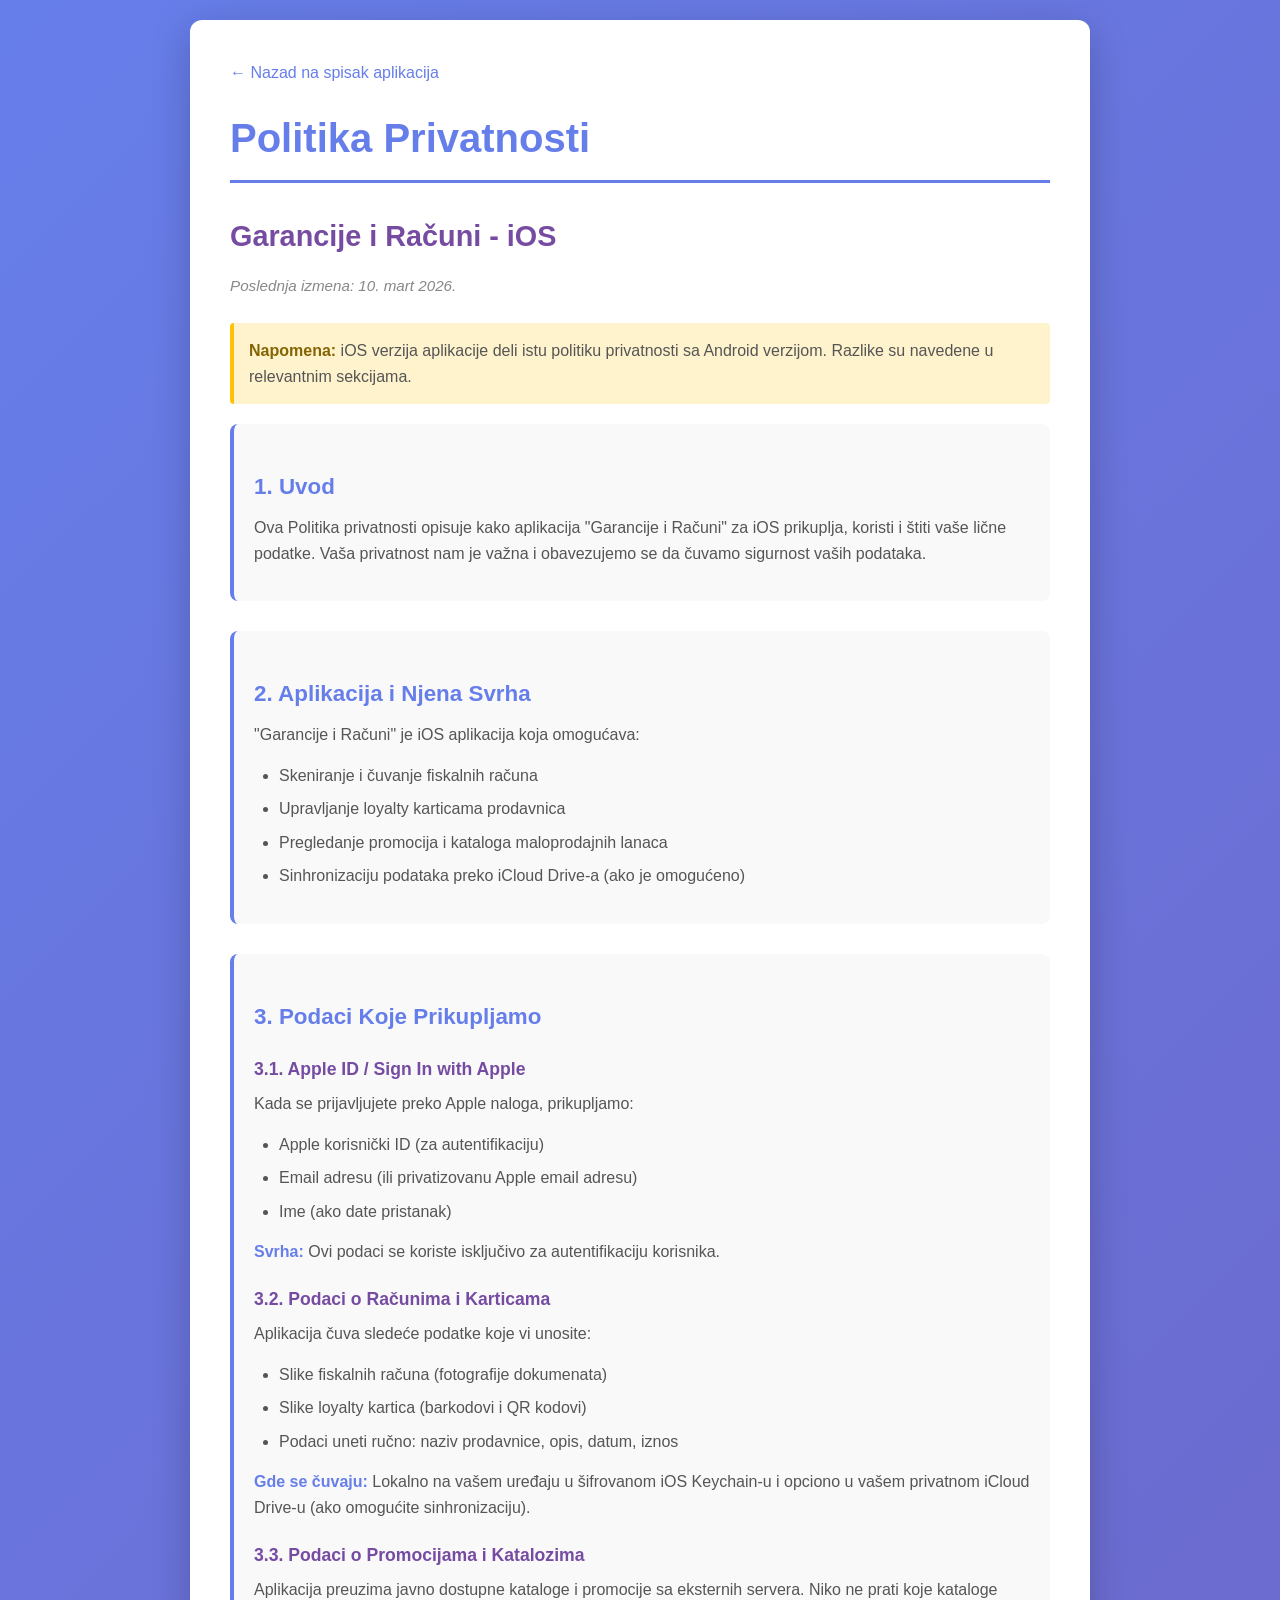
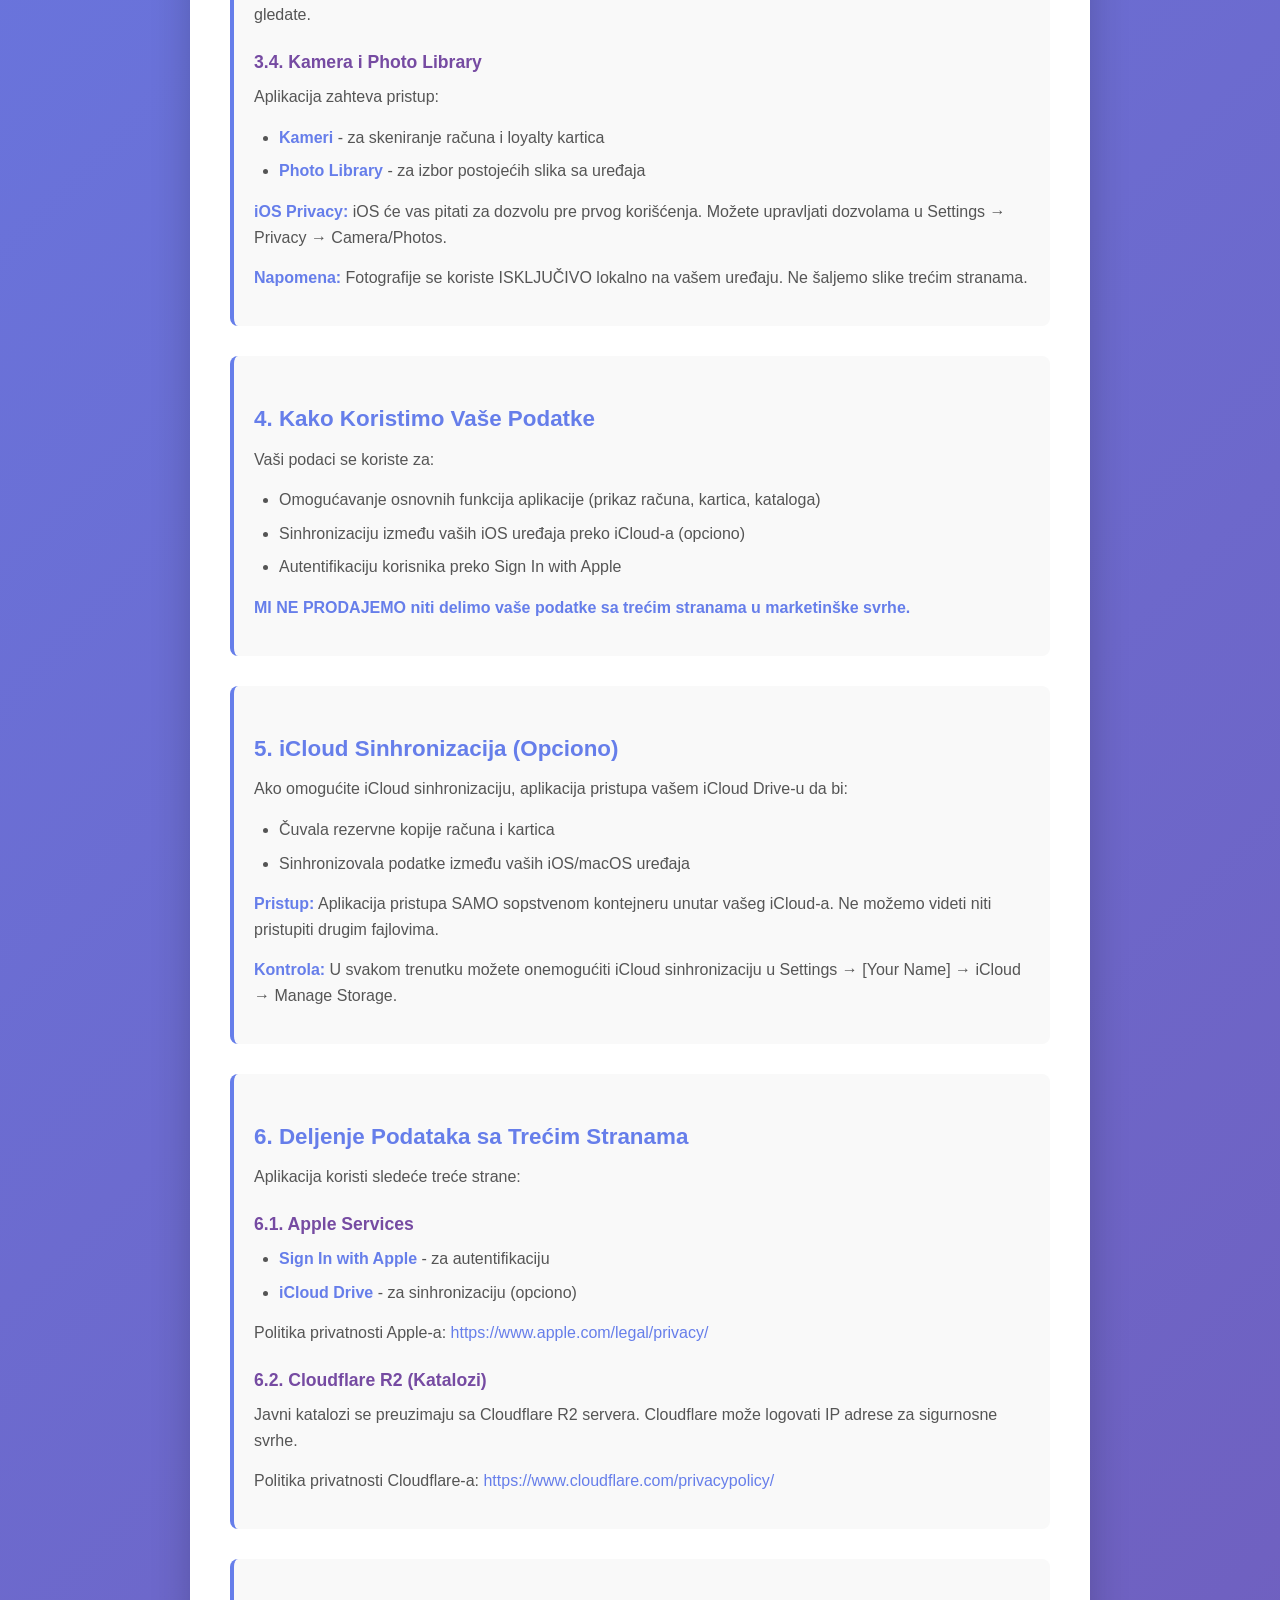
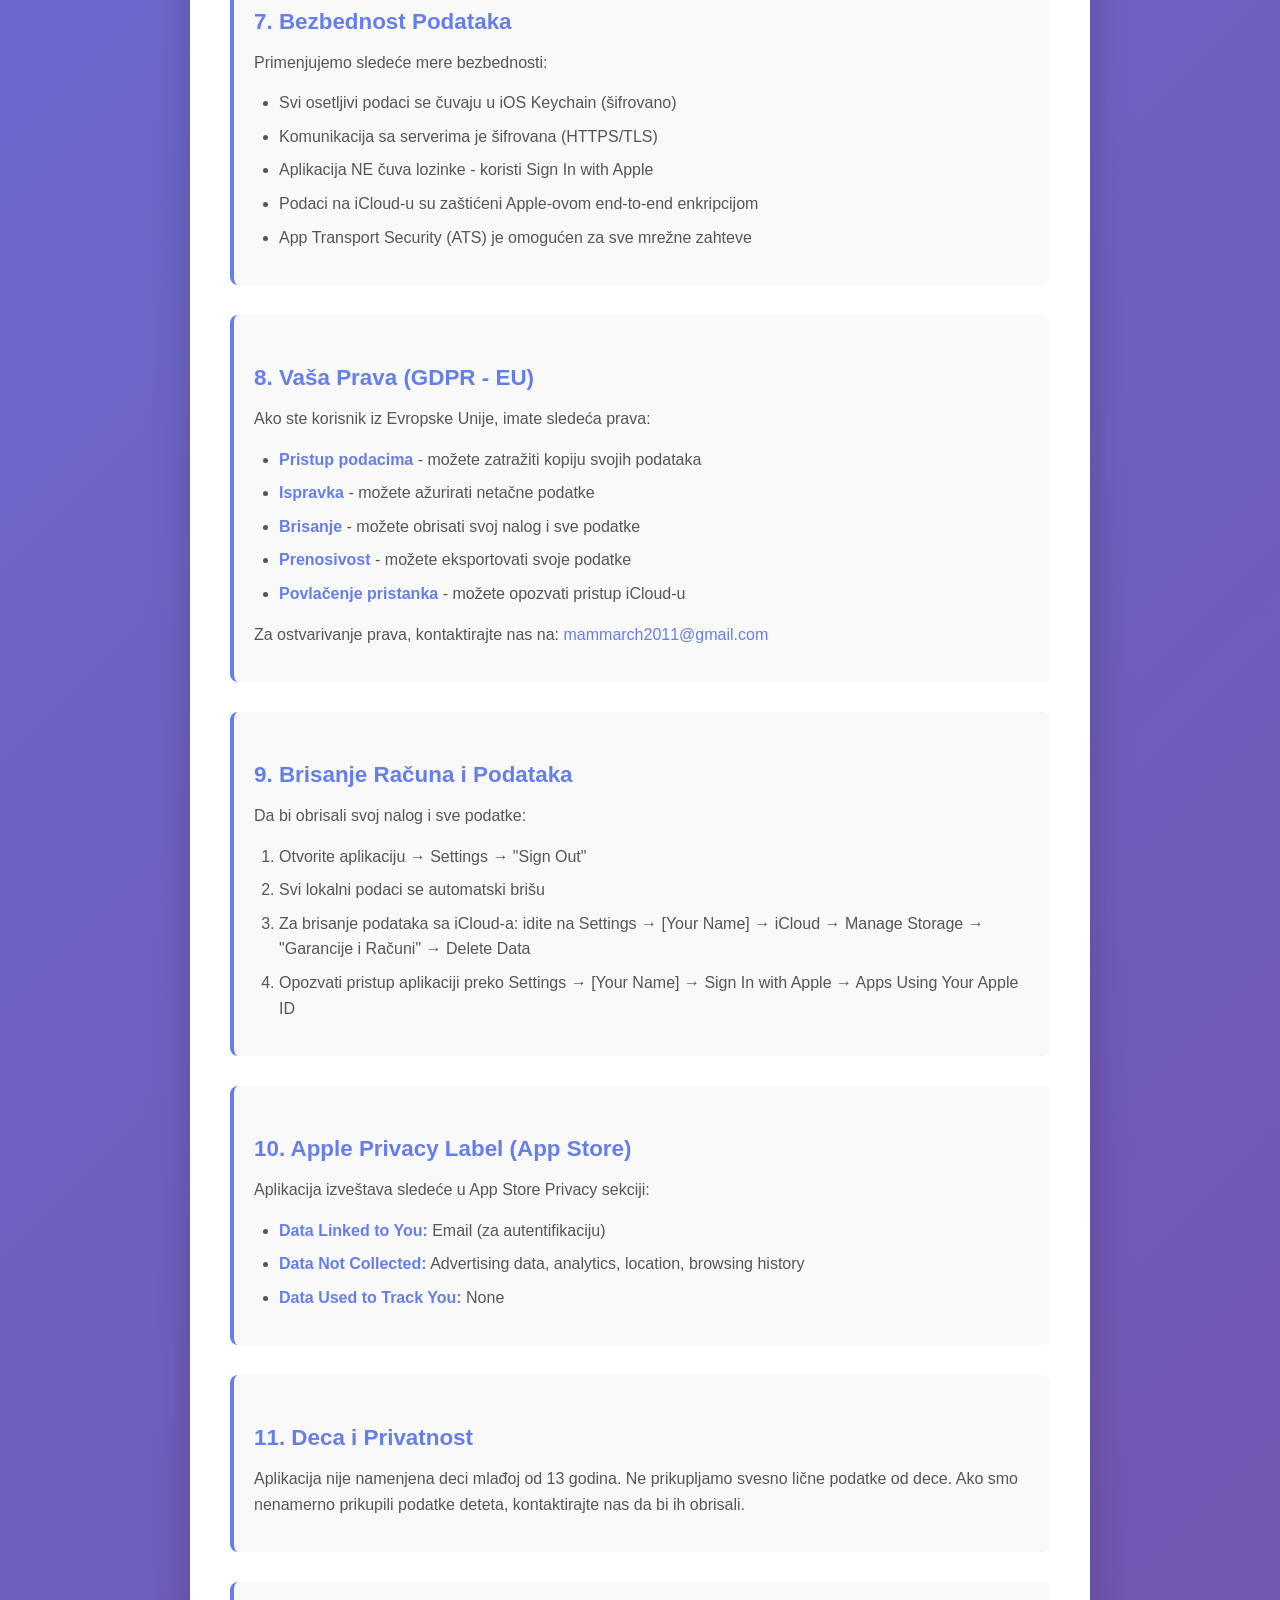
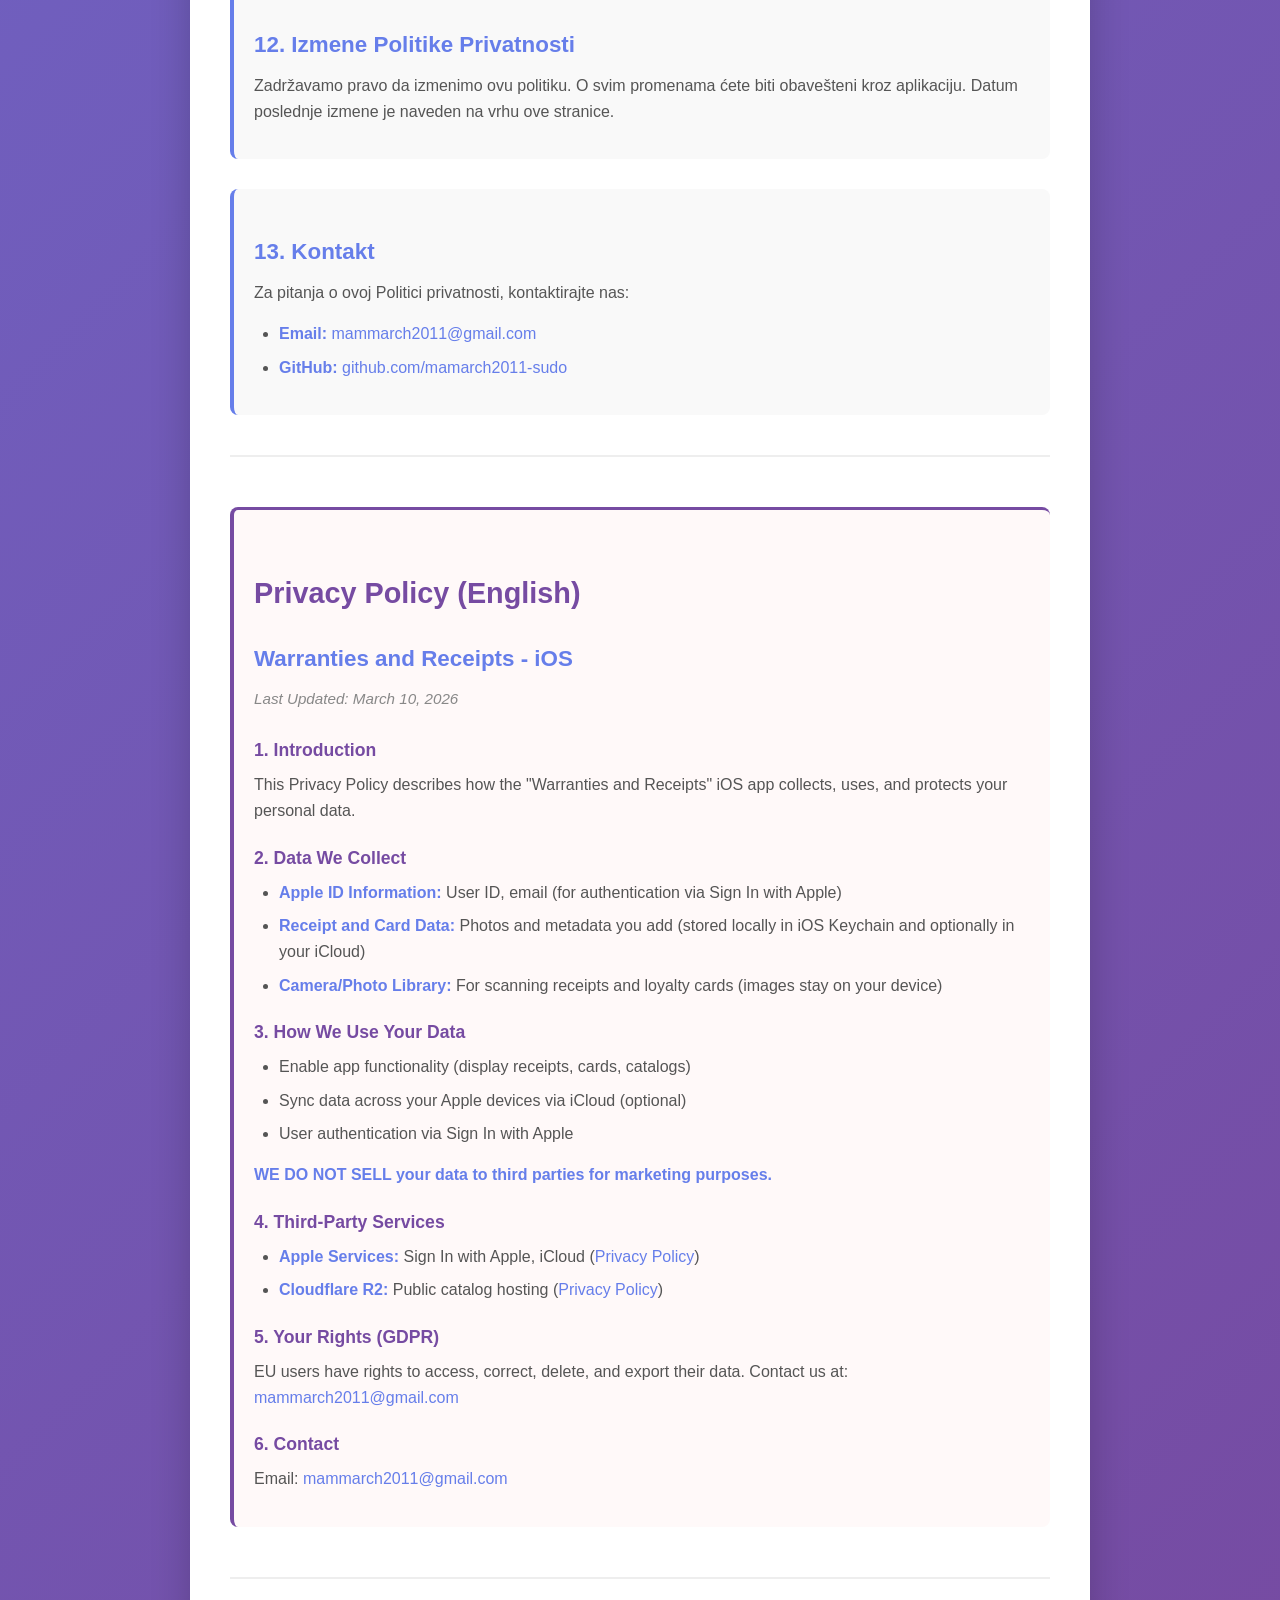
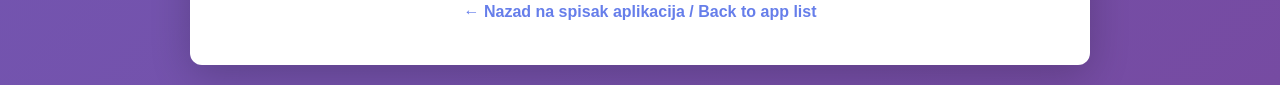
==== garancije-racuni-ios.html @ ae451328 "Inicijalna verzija Privacy Policies - Landing page sa listom aplikacija - Privacy Policy za Garancij" ====
<!DOCTYPE html>
<html lang="sr">
<head>
    <meta charset="UTF-8">
    <meta name="viewport" content="width=device-width, initial-scale=1.0">
    <title>Politika Privatnosti - Garancije i Računi (iOS)</title>
    <link rel="stylesheet" href="style.css">
</head>
<body>
    <div class="container">
        <a href="index.html" class="back-link">← Nazad na spisak aplikacija</a>
        
        <h1>Politika Privatnosti</h1>
        <h2>Garancije i Računi - iOS</h2>
        
        <p class="last-updated">Poslednja izmena: 10. mart 2026.</p>
        
        <p class="note"><strong>Napomena:</strong> iOS verzija aplikacije deli istu politiku privatnosti sa Android verzijom. Razlike su navedene u relevantnim sekcijama.</p>
        
        <section>
            <h3>1. Uvod</h3>
            <p>Ova Politika privatnosti opisuje kako aplikacija "Garancije i Računi" za iOS prikuplja, koristi i štiti vaše lične podatke. Vaša privatnost nam je važna i obavezujemo se da čuvamo sigurnost vaših podataka.</p>
        </section>
        
        <section>
            <h3>2. Aplikacija i Njena Svrha</h3>
            <p>"Garancije i Računi" je iOS aplikacija koja omogućava:</p>
            <ul>
                <li>Skeniranje i čuvanje fiskalnih računa</li>
                <li>Upravljanje loyalty karticama prodavnica</li>
                <li>Pregledanje promocija i kataloga maloprodajnih lanaca</li>
                <li>Sinhronizaciju podataka preko iCloud Drive-a (ako je omogućeno)</li>
            </ul>
        </section>
        
        <section>
            <h3>3. Podaci Koje Prikupljamo</h3>
            
            <h4>3.1. Apple ID / Sign In with Apple</h4>
            <p>Kada se prijavljujete preko Apple naloga, prikupljamo:</p>
            <ul>
                <li>Apple korisnički ID (za autentifikaciju)</li>
                <li>Email adresu (ili privatizovanu Apple email adresu)</li>
                <li>Ime (ako date pristanak)</li>
            </ul>
            <p><strong>Svrha:</strong> Ovi podaci se koriste isključivo za autentifikaciju korisnika.</p>
            
            <h4>3.2. Podaci o Računima i Karticama</h4>
            <p>Aplikacija čuva sledeće podatke koje vi unosite:</p>
            <ul>
                <li>Slike fiskalnih računa (fotografije dokumenata)</li>
                <li>Slike loyalty kartica (barkodovi i QR kodovi)</li>
                <li>Podaci uneti ručno: naziv prodavnice, opis, datum, iznos</li>
            </ul>
            <p><strong>Gde se čuvaju:</strong> Lokalno na vašem uređaju u šifrovanom iOS Keychain-u i opciono u vašem privatnom iCloud Drive-u (ako omogućite sinhronizaciju).</p>
            
            <h4>3.3. Podaci o Promocijama i Katalozima</h4>
            <p>Aplikacija preuzima javno dostupne kataloge i promocije sa eksternih servera. Niko ne prati koje kataloge gledate.</p>
            
            <h4>3.4. Kamera i Photo Library</h4>
            <p>Aplikacija zahteva pristup:</p>
            <ul>
                <li><strong>Kameri</strong> - za skeniranje računa i loyalty kartica</li>
                <li><strong>Photo Library</strong> - za izbor postojećih slika sa uređaja</li>
            </ul>
            <p><strong>iOS Privacy:</strong> iOS će vas pitati za dozvolu pre prvog korišćenja. Možete upravljati dozvolama u Settings → Privacy → Camera/Photos.</p>
            <p><strong>Napomena:</strong> Fotografije se koriste ISKLJUČIVO lokalno na vašem uređaju. Ne šaljemo slike trećim stranama.</p>
        </section>
        
        <section>
            <h3>4. Kako Koristimo Vaše Podatke</h3>
            <p>Vaši podaci se koriste za:</p>
            <ul>
                <li>Omogućavanje osnovnih funkcija aplikacije (prikaz računa, kartica, kataloga)</li>
                <li>Sinhronizaciju između vaših iOS uređaja preko iCloud-a (opciono)</li>
                <li>Autentifikaciju korisnika preko Sign In with Apple</li>
            </ul>
            <p><strong>MI NE PRODAJEMO niti delimo vaše podatke sa trećim stranama u marketinške svrhe.</strong></p>
        </section>
        
        <section>
            <h3>5. iCloud Sinhronizacija (Opciono)</h3>
            <p>Ako omogućite iCloud sinhronizaciju, aplikacija pristupa vašem iCloud Drive-u da bi:</p>
            <ul>
                <li>Čuvala rezervne kopije računa i kartica</li>
                <li>Sinhronizovala podatke između vaših iOS/macOS uređaja</li>
            </ul>
            <p><strong>Pristup:</strong> Aplikacija pristupa SAMO sopstvenom kontejneru unutar vašeg iCloud-a. Ne možemo videti niti pristupiti drugim fajlovima.</p>
            <p><strong>Kontrola:</strong> U svakom trenutku možete onemogućiti iCloud sinhronizaciju u Settings → [Your Name] → iCloud → Manage Storage.</p>
        </section>
        
        <section>
            <h3>6. Deljenje Podataka sa Trećim Stranama</h3>
            <p>Aplikacija koristi sledeće treće strane:</p>
            
            <h4>6.1. Apple Services</h4>
            <ul>
                <li><strong>Sign In with Apple</strong> - za autentifikaciju</li>
                <li><strong>iCloud Drive</strong> - za sinhronizaciju (opciono)</li>
            </ul>
            <p>Politika privatnosti Apple-a: <a href="https://www.apple.com/legal/privacy/" target="_blank">https://www.apple.com/legal/privacy/</a></p>
            
            <h4>6.2. Cloudflare R2 (Katalozi)</h4>
            <p>Javni katalozi se preuzimaju sa Cloudflare R2 servera. Cloudflare može logovati IP adrese za sigurnosne svrhe.</p>
            <p>Politika privatnosti Cloudflare-a: <a href="https://www.cloudflare.com/privacypolicy/" target="_blank">https://www.cloudflare.com/privacypolicy/</a></p>
        </section>
        
        <section>
            <h3>7. Bezbednost Podataka</h3>
            <p>Primenjujemo sledeće mere bezbednosti:</p>
            <ul>
                <li>Svi osetljivi podaci se čuvaju u iOS Keychain (šifrovano)</li>
                <li>Komunikacija sa serverima je šifrovana (HTTPS/TLS)</li>
                <li>Aplikacija NE čuva lozinke - koristi Sign In with Apple</li>
                <li>Podaci na iCloud-u su zaštićeni Apple-ovom end-to-end enkripcijom</li>
                <li>App Transport Security (ATS) je omogućen za sve mrežne zahteve</li>
            </ul>
        </section>
        
        <section>
            <h3>8. Vaša Prava (GDPR - EU)</h3>
            <p>Ako ste korisnik iz Evropske Unije, imate sledeća prava:</p>
            <ul>
                <li><strong>Pristup podacima</strong> - možete zatražiti kopiju svojih podataka</li>
                <li><strong>Ispravka</strong> - možete ažurirati netačne podatke</li>
                <li><strong>Brisanje</strong> - možete obrisati svoj nalog i sve podatke</li>
                <li><strong>Prenosivost</strong> - možete eksportovati svoje podatke</li>
                <li><strong>Povlačenje pristanka</strong> - možete opozvati pristup iCloud-u</li>
            </ul>
            <p>Za ostvarivanje prava, kontaktirajte nas na: <a href="mailto:mammarch2011@gmail.com">mammarch2011@gmail.com</a></p>
        </section>
        
        <section>
            <h3>9. Brisanje Računa i Podataka</h3>
            <p>Da bi obrisali svoj nalog i sve podatke:</p>
            <ol>
                <li>Otvorite aplikaciju → Settings → "Sign Out"</li>
                <li>Svi lokalni podaci se automatski brišu</li>
                <li>Za brisanje podataka sa iCloud-a: idite na Settings → [Your Name] → iCloud → Manage Storage → "Garancije i Računi" → Delete Data</li>
                <li>Opozvati pristup aplikaciji preko Settings → [Your Name] → Sign In with Apple → Apps Using Your Apple ID</li>
            </ol>
        </section>
        
        <section>
            <h3>10. Apple Privacy Label (App Store)</h3>
            <p>Aplikacija izveštava sledeće u App Store Privacy sekciji:</p>
            <ul>
                <li><strong>Data Linked to You:</strong> Email (za autentifikaciju)</li>
                <li><strong>Data Not Collected:</strong> Advertising data, analytics, location, browsing history</li>
                <li><strong>Data Used to Track You:</strong> None</li>
            </ul>
        </section>
        
        <section>
            <h3>11. Deca i Privatnost</h3>
            <p>Aplikacija nije namenjena deci mlađoj od 13 godina. Ne prikupljamo svesno lične podatke od dece. Ako smo nenamerno prikupili podatke deteta, kontaktirajte nas da bi ih obrisali.</p>
        </section>
        
        <section>
            <h3>12. Izmene Politike Privatnosti</h3>
            <p>Zadržavamo pravo da izmenimo ovu politiku. O svim promenama ćete biti obavešteni kroz aplikaciju. Datum poslednje izmene je naveden na vrhu ove stranice.</p>
        </section>
        
        <section>
            <h3>13. Kontakt</h3>
            <p>Za pitanja o ovoj Politici privatnosti, kontaktirajte nas:</p>
            <ul>
                <li><strong>Email:</strong> <a href="mailto:mammarch2011@gmail.com">mammarch2011@gmail.com</a></li>
                <li><strong>GitHub:</strong> <a href="https://github.com/mamarch2011-sudo" target="_blank">github.com/mamarch2011-sudo</a></li>
            </ul>
        </section>
        
        <hr>
        
        <section class="english-section">
            <h2>Privacy Policy (English)</h2>
            <h3>Warranties and Receipts - iOS</h3>
            
            <p class="last-updated">Last Updated: March 10, 2026</p>
            
            <h4>1. Introduction</h4>
            <p>This Privacy Policy describes how the "Warranties and Receipts" iOS app collects, uses, and protects your personal data.</p>
            
            <h4>2. Data We Collect</h4>
            <ul>
                <li><strong>Apple ID Information:</strong> User ID, email (for authentication via Sign In with Apple)</li>
                <li><strong>Receipt and Card Data:</strong> Photos and metadata you add (stored locally in iOS Keychain and optionally in your iCloud)</li>
                <li><strong>Camera/Photo Library:</strong> For scanning receipts and loyalty cards (images stay on your device)</li>
            </ul>
            
            <h4>3. How We Use Your Data</h4>
            <ul>
                <li>Enable app functionality (display receipts, cards, catalogs)</li>
                <li>Sync data across your Apple devices via iCloud (optional)</li>
                <li>User authentication via Sign In with Apple</li>
            </ul>
            <p><strong>WE DO NOT SELL your data to third parties for marketing purposes.</strong></p>
            
            <h4>4. Third-Party Services</h4>
            <ul>
                <li><strong>Apple Services:</strong> Sign In with Apple, iCloud (<a href="https://www.apple.com/legal/privacy/" target="_blank">Privacy Policy</a>)</li>
                <li><strong>Cloudflare R2:</strong> Public catalog hosting (<a href="https://www.cloudflare.com/privacypolicy/" target="_blank">Privacy Policy</a>)</li>
            </ul>
            
            <h4>5. Your Rights (GDPR)</h4>
            <p>EU users have rights to access, correct, delete, and export their data. Contact us at: <a href="mailto:mammarch2011@gmail.com">mammarch2011@gmail.com</a></p>
            
            <h4>6. Contact</h4>
            <p>Email: <a href="mailto:mammarch2011@gmail.com">mammarch2011@gmail.com</a></p>
        </section>
        
        <footer>
            <a href="index.html">← Nazad na spisak aplikacija / Back to app list</a>
        </footer>
    </div>
</body>
</html>
---- style.css ----
/* Reset and Base Styles */
* {
    margin: 0;
    padding: 0;
    box-sizing: border-box;
}

body {
    font-family: -apple-system, BlinkMacSystemFont, 'Segoe UI', Roboto, 'Helvetica Neue', Arial, sans-serif;
    line-height: 1.6;
    color: #333;
    background: linear-gradient(135deg, #667eea 0%, #764ba2 100%);
    min-height: 100vh;
    padding: 20px;
}

/* Container */
.container {
    max-width: 900px;
    margin: 0 auto;
    background: white;
    padding: 40px;
    border-radius: 12px;
    box-shadow: 0 10px 40px rgba(0, 0, 0, 0.2);
}

/* Typography */
h1 {
    color: #667eea;
    font-size: 2.5rem;
    margin-bottom: 10px;
    border-bottom: 3px solid #667eea;
    padding-bottom: 10px;
}

h2 {
    color: #764ba2;
    font-size: 1.8rem;
    margin-top: 30px;
    margin-bottom: 15px;
}

h3 {
    color: #667eea;
    font-size: 1.4rem;
    margin-top: 25px;
    margin-bottom: 10px;
}

h4 {
    color: #764ba2;
    font-size: 1.1rem;
    margin-top: 20px;
    margin-bottom: 8px;
}

p {
    margin-bottom: 15px;
    color: #555;
}

/* Links */
a {
    color: #667eea;
    text-decoration: none;
    transition: color 0.3s;
}

a:hover {
    color: #764ba2;
    text-decoration: underline;
}

.back-link {
    display: inline-block;
    margin-bottom: 20px;
    font-size: 1rem;
    color: #667eea;
}

.back-link:hover {
    color: #764ba2;
}

/* Subtitle */
.subtitle {
    font-size: 1.2rem;
    color: #666;
    margin-bottom: 30px;
}

/* Last Updated */
.last-updated {
    font-style: italic;
    color: #888;
    margin-bottom: 25px;
    font-size: 0.95rem;
}

/* Note Box */
.note {
    background: #fff3cd;
    border-left: 4px solid #ffc107;
    padding: 15px;
    margin: 20px 0;
    border-radius: 4px;
}

.note strong {
    color: #856404;
}

/* App List */
.app-list {
    display: grid;
    gap: 20px;
    margin-top: 30px;
}

.app-card {
    background: linear-gradient(135deg, #f5f7fa 0%, #c3cfe2 100%);
    padding: 30px;
    border-radius: 10px;
    box-shadow: 0 4px 15px rgba(0, 0, 0, 0.1);
    transition: transform 0.3s, box-shadow 0.3s;
}

.app-card:hover {
    transform: translateY(-5px);
    box-shadow: 0 8px 25px rgba(0, 0, 0, 0.15);
}

.app-card h2 {
    margin-top: 0;
    color: #667eea;
}

.app-card p {
    color: #555;
    margin-bottom: 20px;
}

.links {
    display: flex;
    gap: 15px;
    flex-wrap: wrap;
}

/* Buttons */
.button {
    display: inline-block;
    padding: 12px 24px;
    border-radius: 6px;
    font-weight: 600;
    text-decoration: none;
    transition: transform 0.2s, box-shadow 0.2s;
    text-align: center;
}

.button:hover {
    transform: translateY(-2px);
    box-shadow: 0 4px 12px rgba(0, 0, 0, 0.15);
    text-decoration: none;
}

.button.android {
    background: #3DDC84;
    color: white;
}

.button.android:hover {
    background: #2fc874;
}

.button.ios {
    background: #007AFF;
    color: white;
}

.button.ios:hover {
    background: #0066DD;
}

/* Sections */
section {
    margin-bottom: 30px;
    padding: 20px;
    background: #f9f9f9;
    border-radius: 8px;
    border-left: 4px solid #667eea;
}

section:hover {
    background: #f5f5f5;
}

/* Lists */
ul, ol {
    margin-left: 25px;
    margin-bottom: 15px;
}

ul li, ol li {
    margin-bottom: 8px;
    color: #555;
}

/* English Section */
.english-section {
    margin-top: 50px;
    padding-top: 30px;
    border-top: 3px solid #764ba2;
    background: #fff9f9;
    border-left: 4px solid #764ba2;
}

/* Footer */
footer {
    margin-top: 50px;
    padding-top: 20px;
    border-top: 2px solid #eee;
    text-align: center;
    color: #888;
}

footer a {
    color: #667eea;
    font-weight: 600;
}

/* Horizontal Rule */
hr {
    border: none;
    border-top: 2px solid #eee;
    margin: 40px 0;
}

/* Strong/Bold */
strong {
    color: #667eea;
    font-weight: 600;
}

/* Responsive Design */
@media (max-width: 768px) {
    body {
        padding: 10px;
    }
    
    .container {
        padding: 20px;
    }
    
    h1 {
        font-size: 2rem;
    }
    
    h2 {
        font-size: 1.5rem;
    }
    
    h3 {
        font-size: 1.2rem;
    }
    
    .links {
        flex-direction: column;
    }
    
    .button {
        width: 100%;
    }
}

/* Print Styles */
@media print {
    body {
        background: white;
        padding: 0;
    }
    
    .container {
        box-shadow: none;
        padding: 20px;
    }
    
    .back-link, footer {
        display: none;
    }
    
    section {
        break-inside: avoid;
    }
}
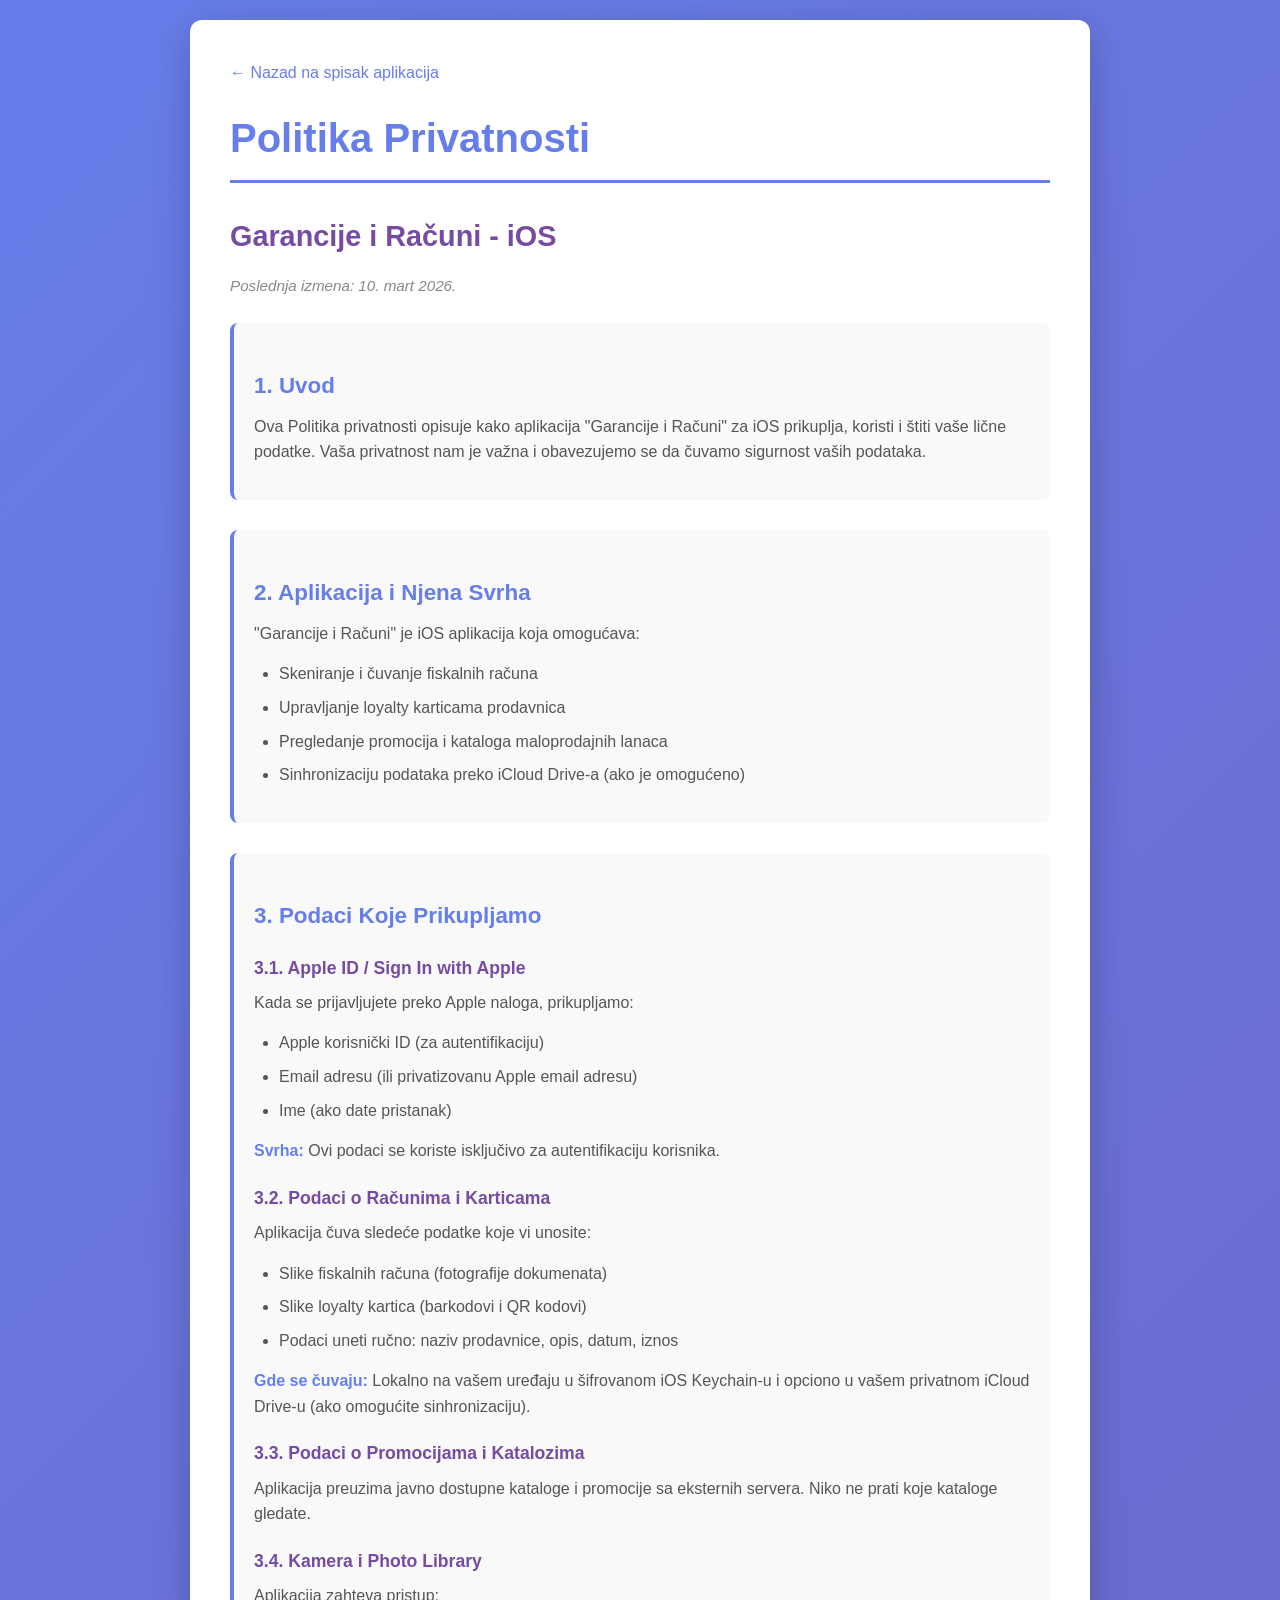
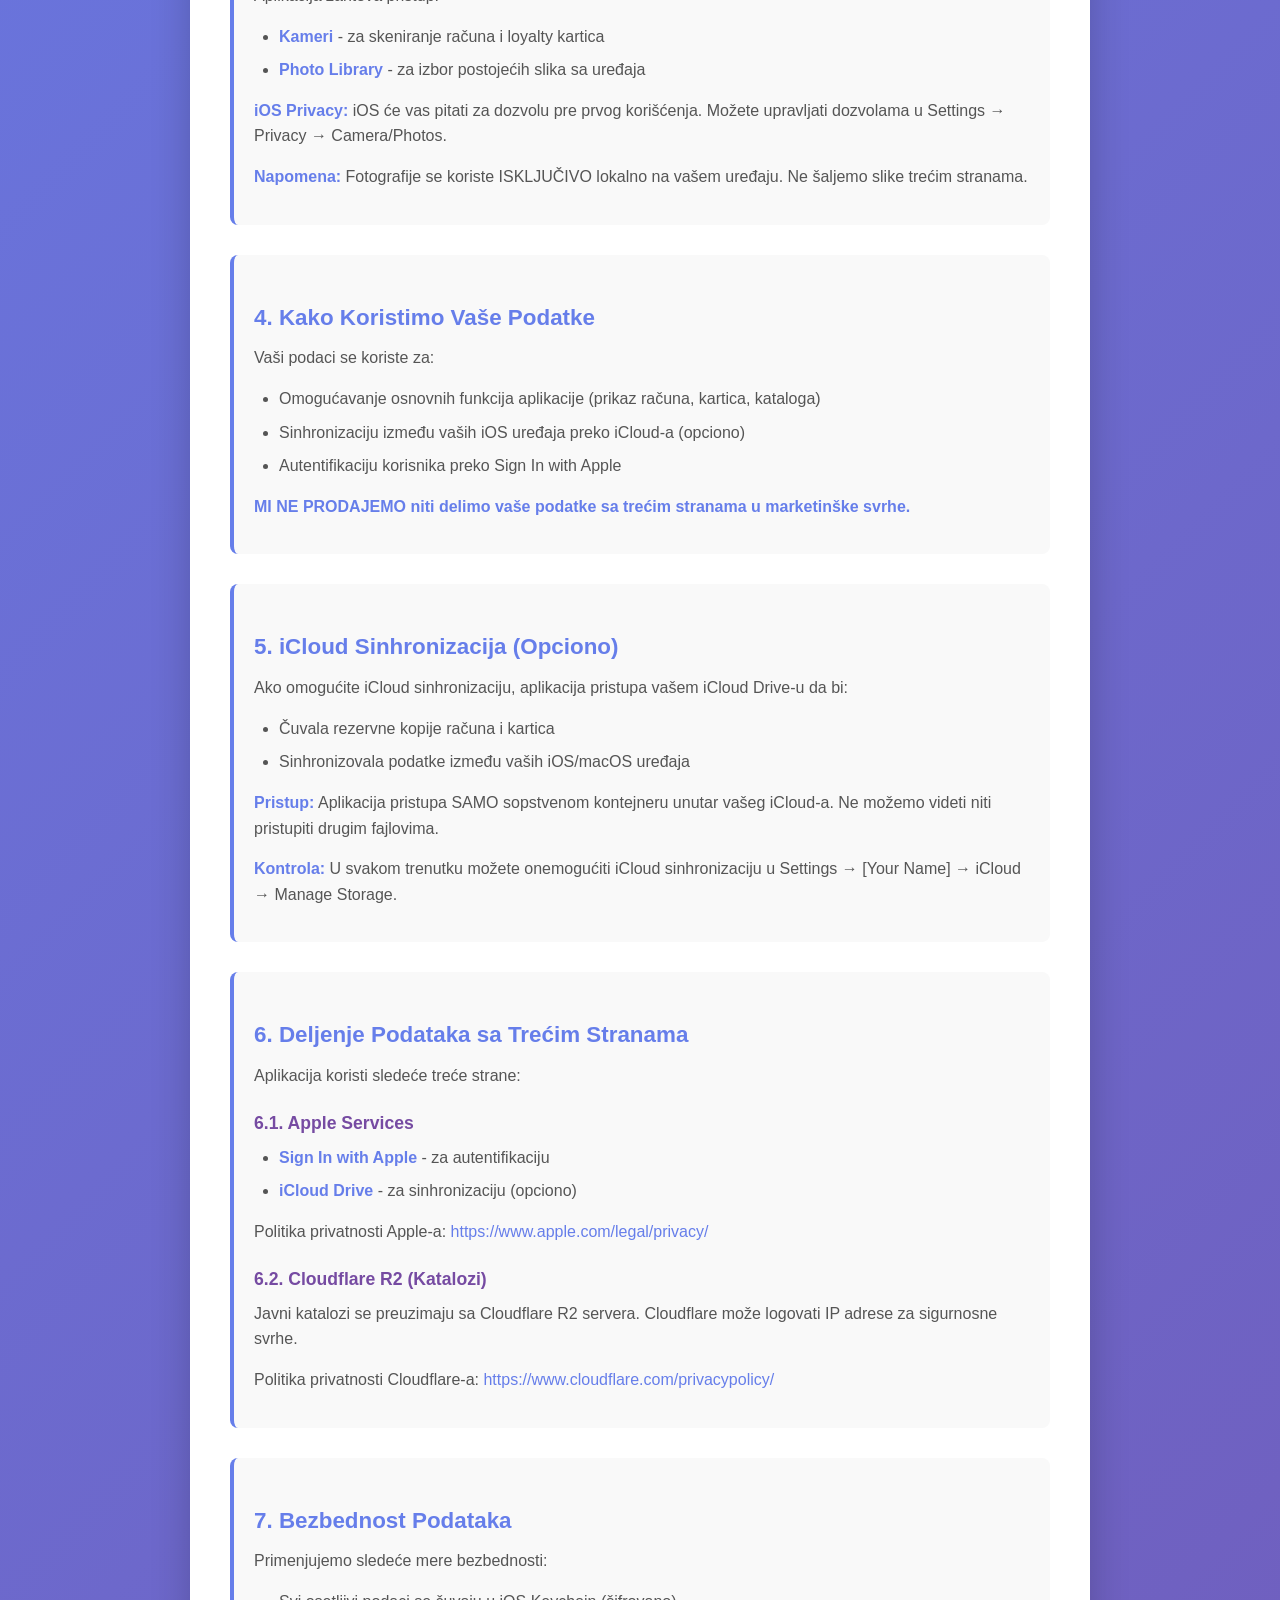
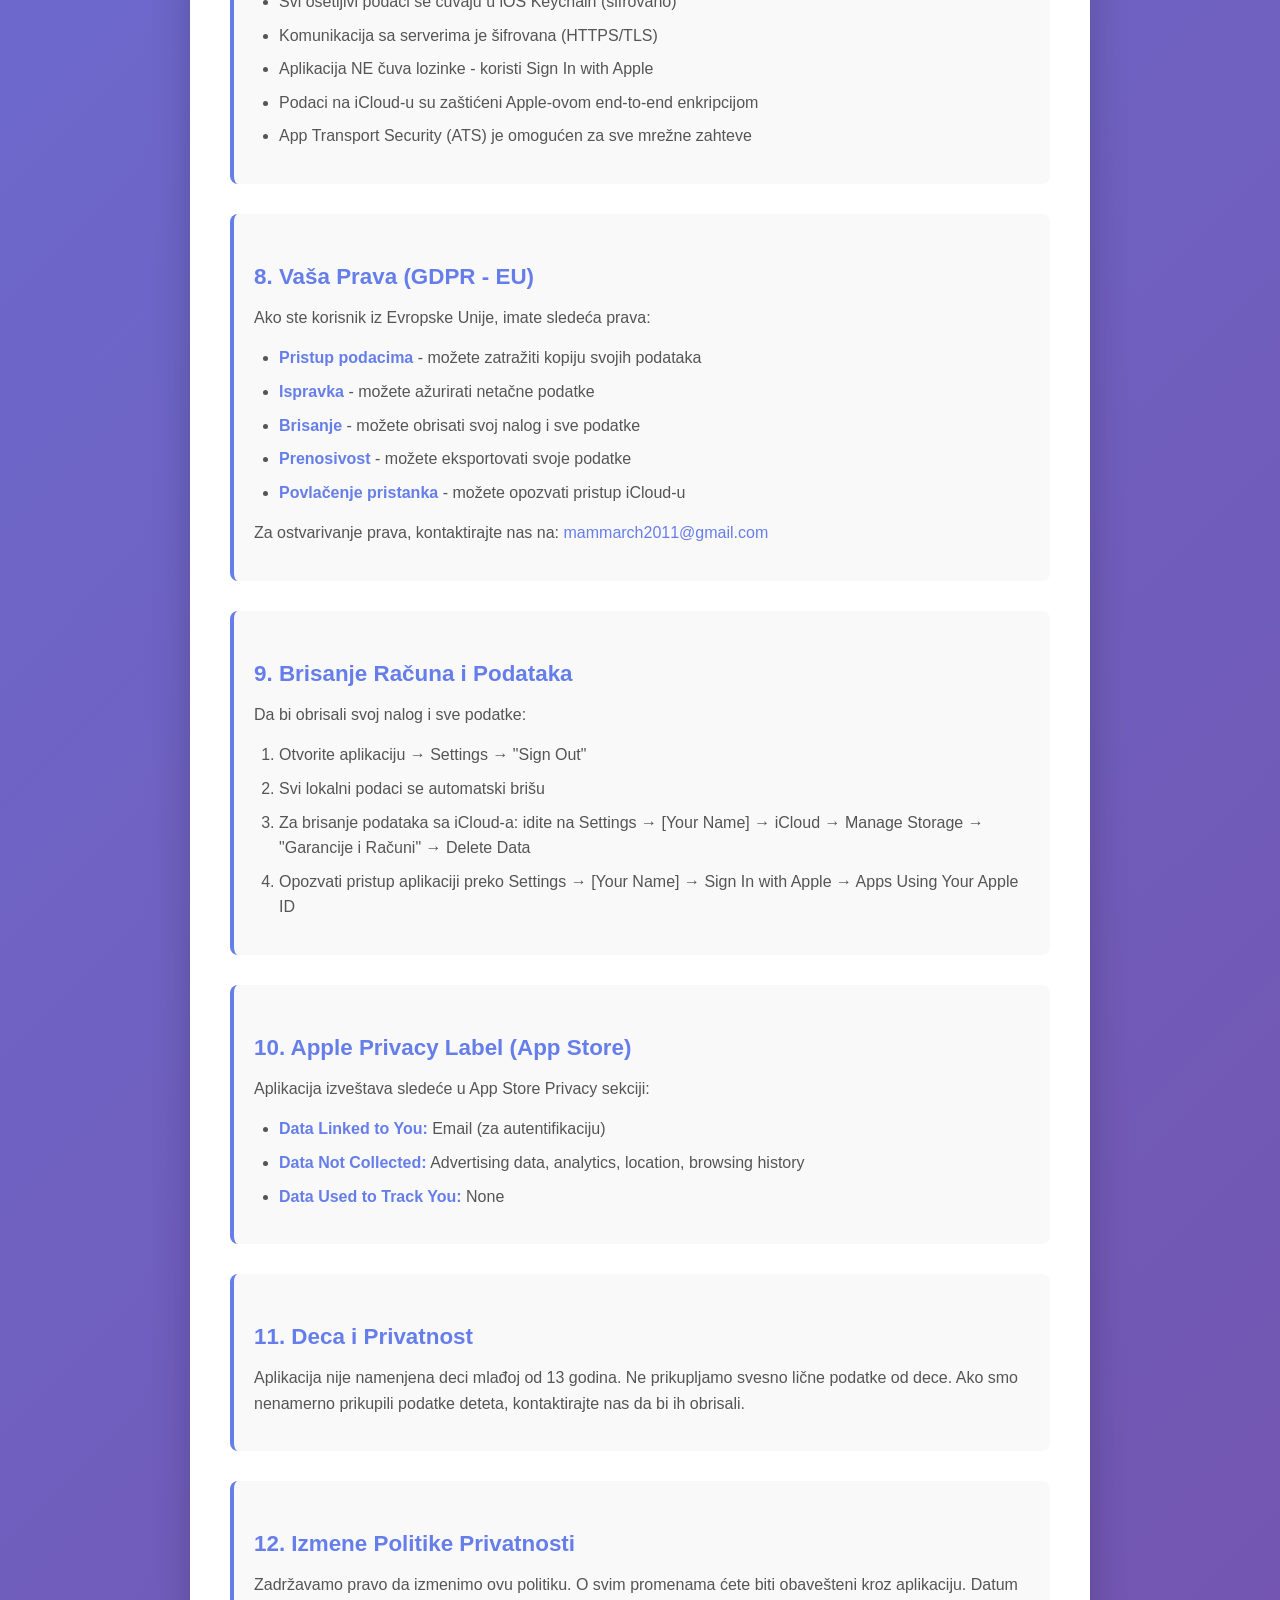
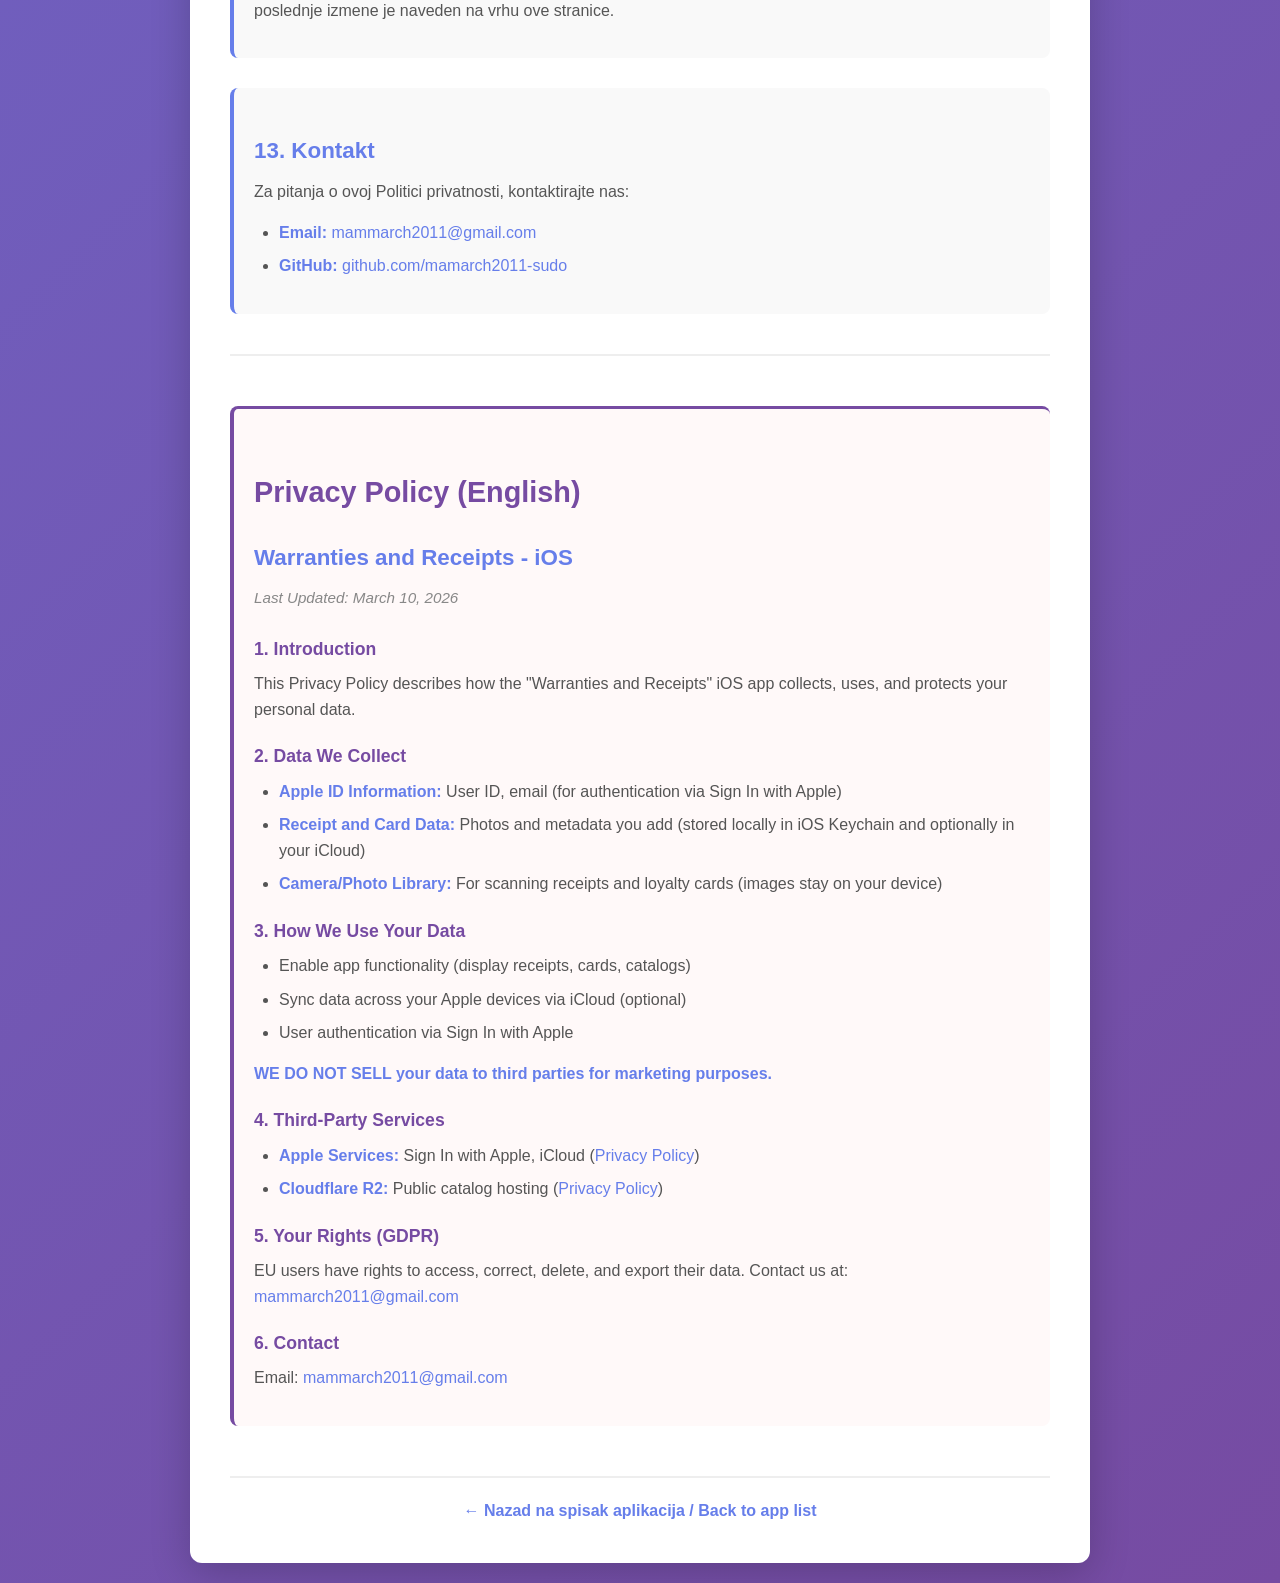
==== commit 6c7610d1: "Uklonjeni unakrsni linkovi između Android i iOS privacy policy - iOS i Android su odvojeni entiteti " ====
--- a/garancije-racuni-ios.html
+++ b/garancije-racuni-ios.html
@@ -15,8 +15,6 @@
         
         <p class="last-updated">Poslednja izmena: 10. mart 2026.</p>
         
-        <p class="note"><strong>Napomena:</strong> iOS verzija aplikacije deli istu politiku privatnosti sa Android verzijom. Razlike su navedene u relevantnim sekcijama.</p>
-        
         <section>
             <h3>1. Uvod</h3>
             <p>Ova Politika privatnosti opisuje kako aplikacija "Garancije i Računi" za iOS prikuplja, koristi i štiti vaše lične podatke. Vaša privatnost nam je važna i obavezujemo se da čuvamo sigurnost vaših podataka.</p>
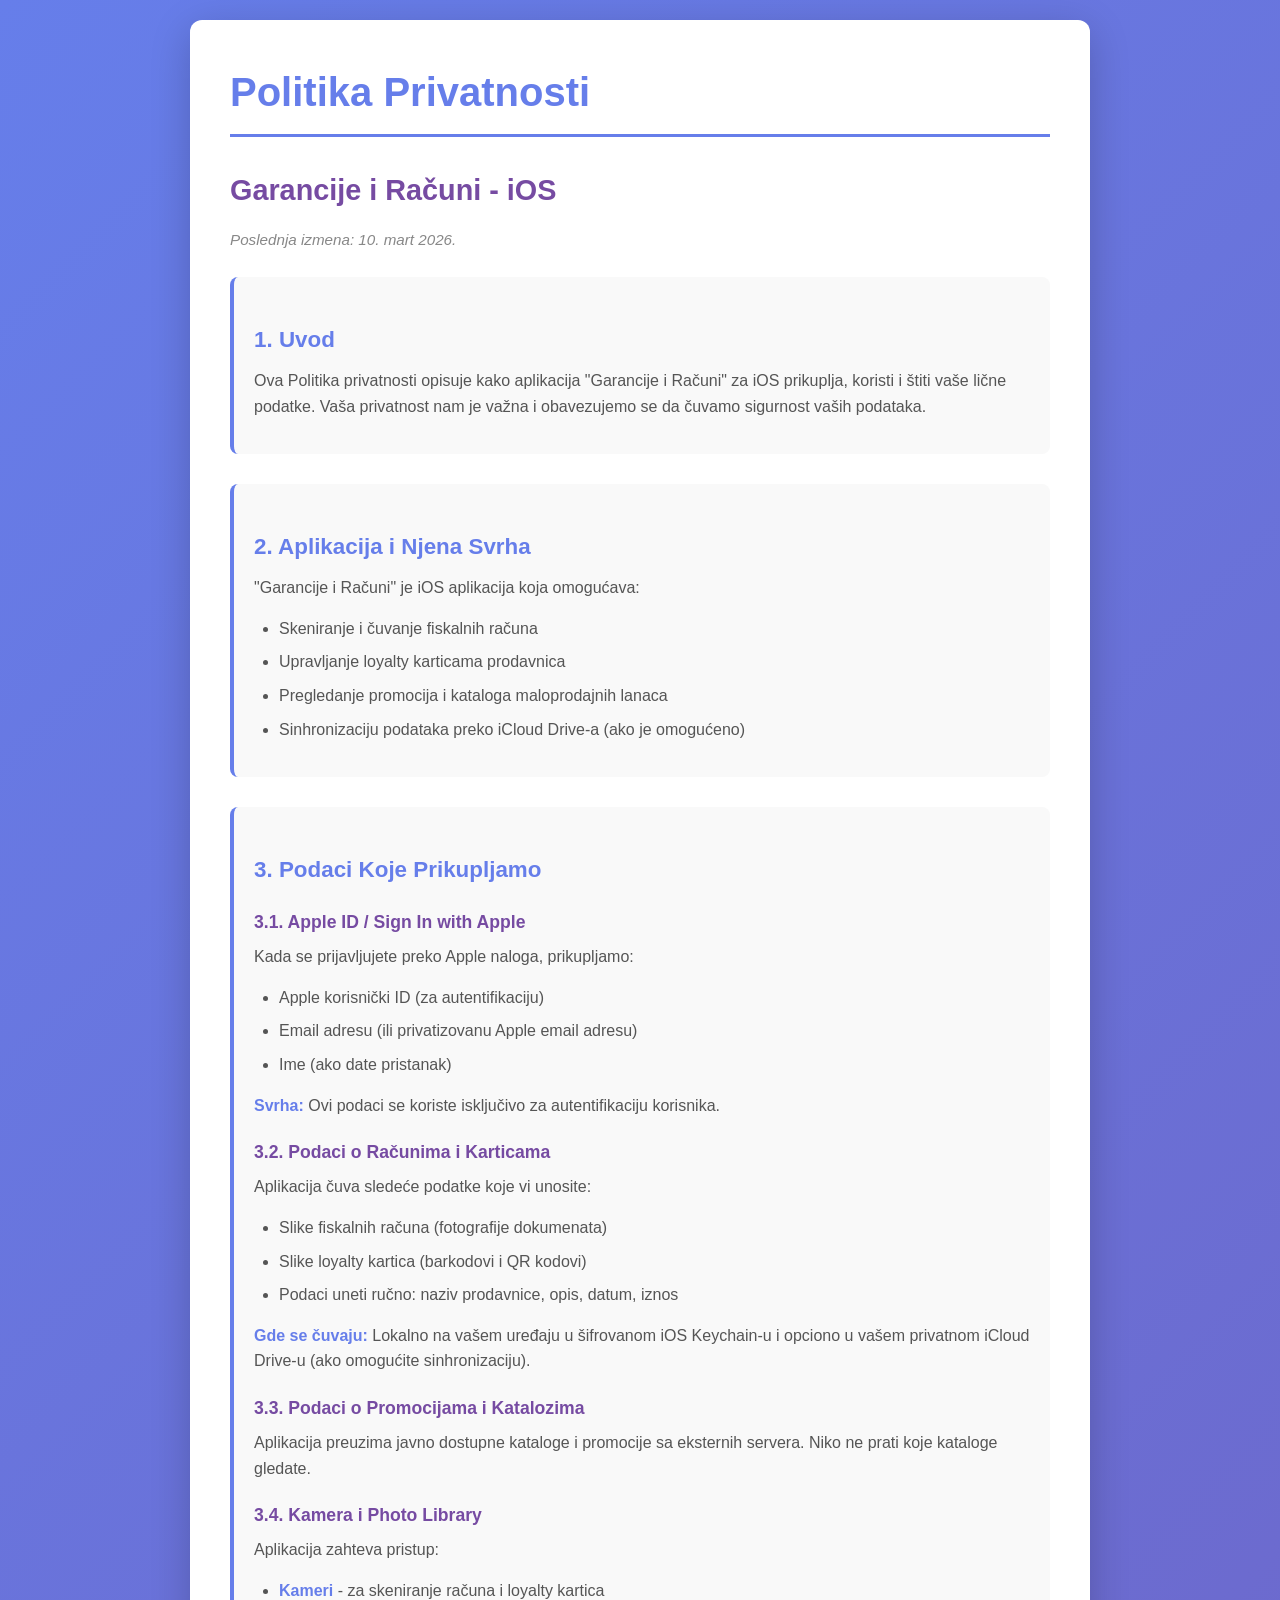
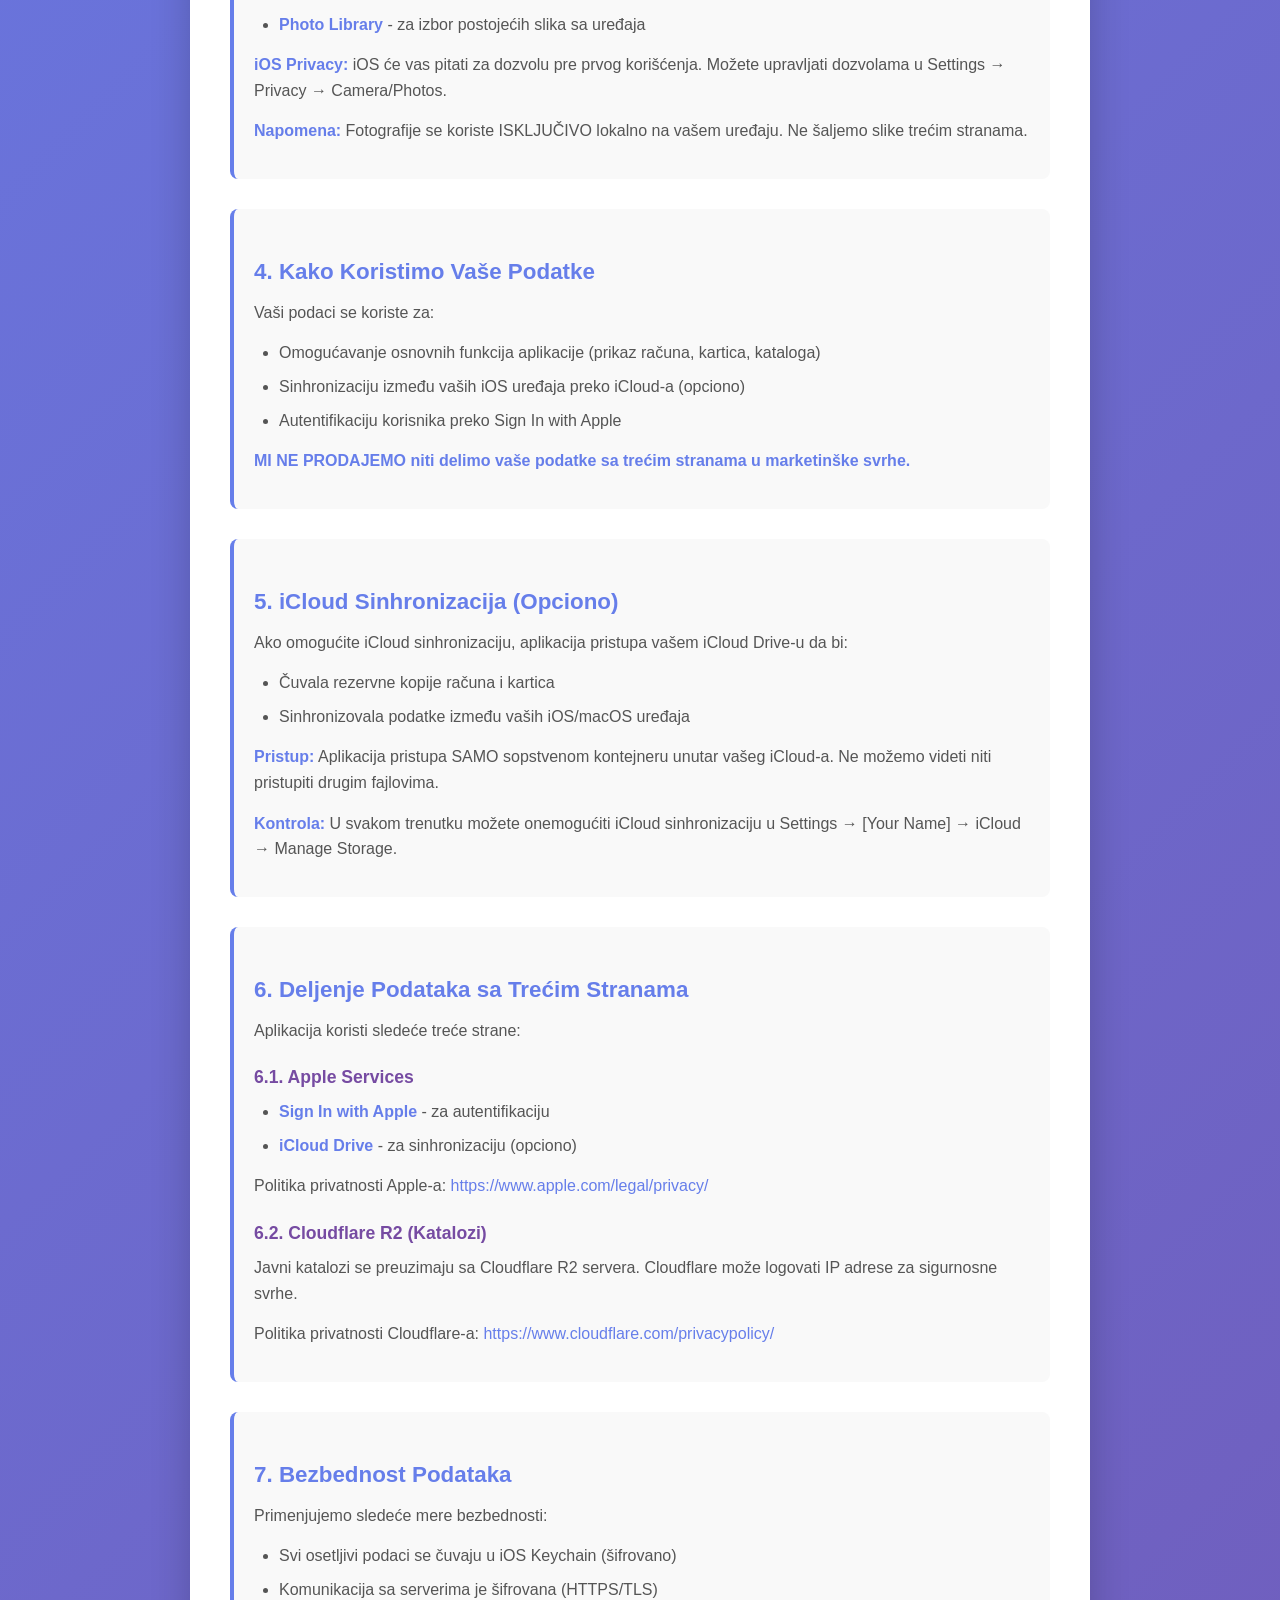
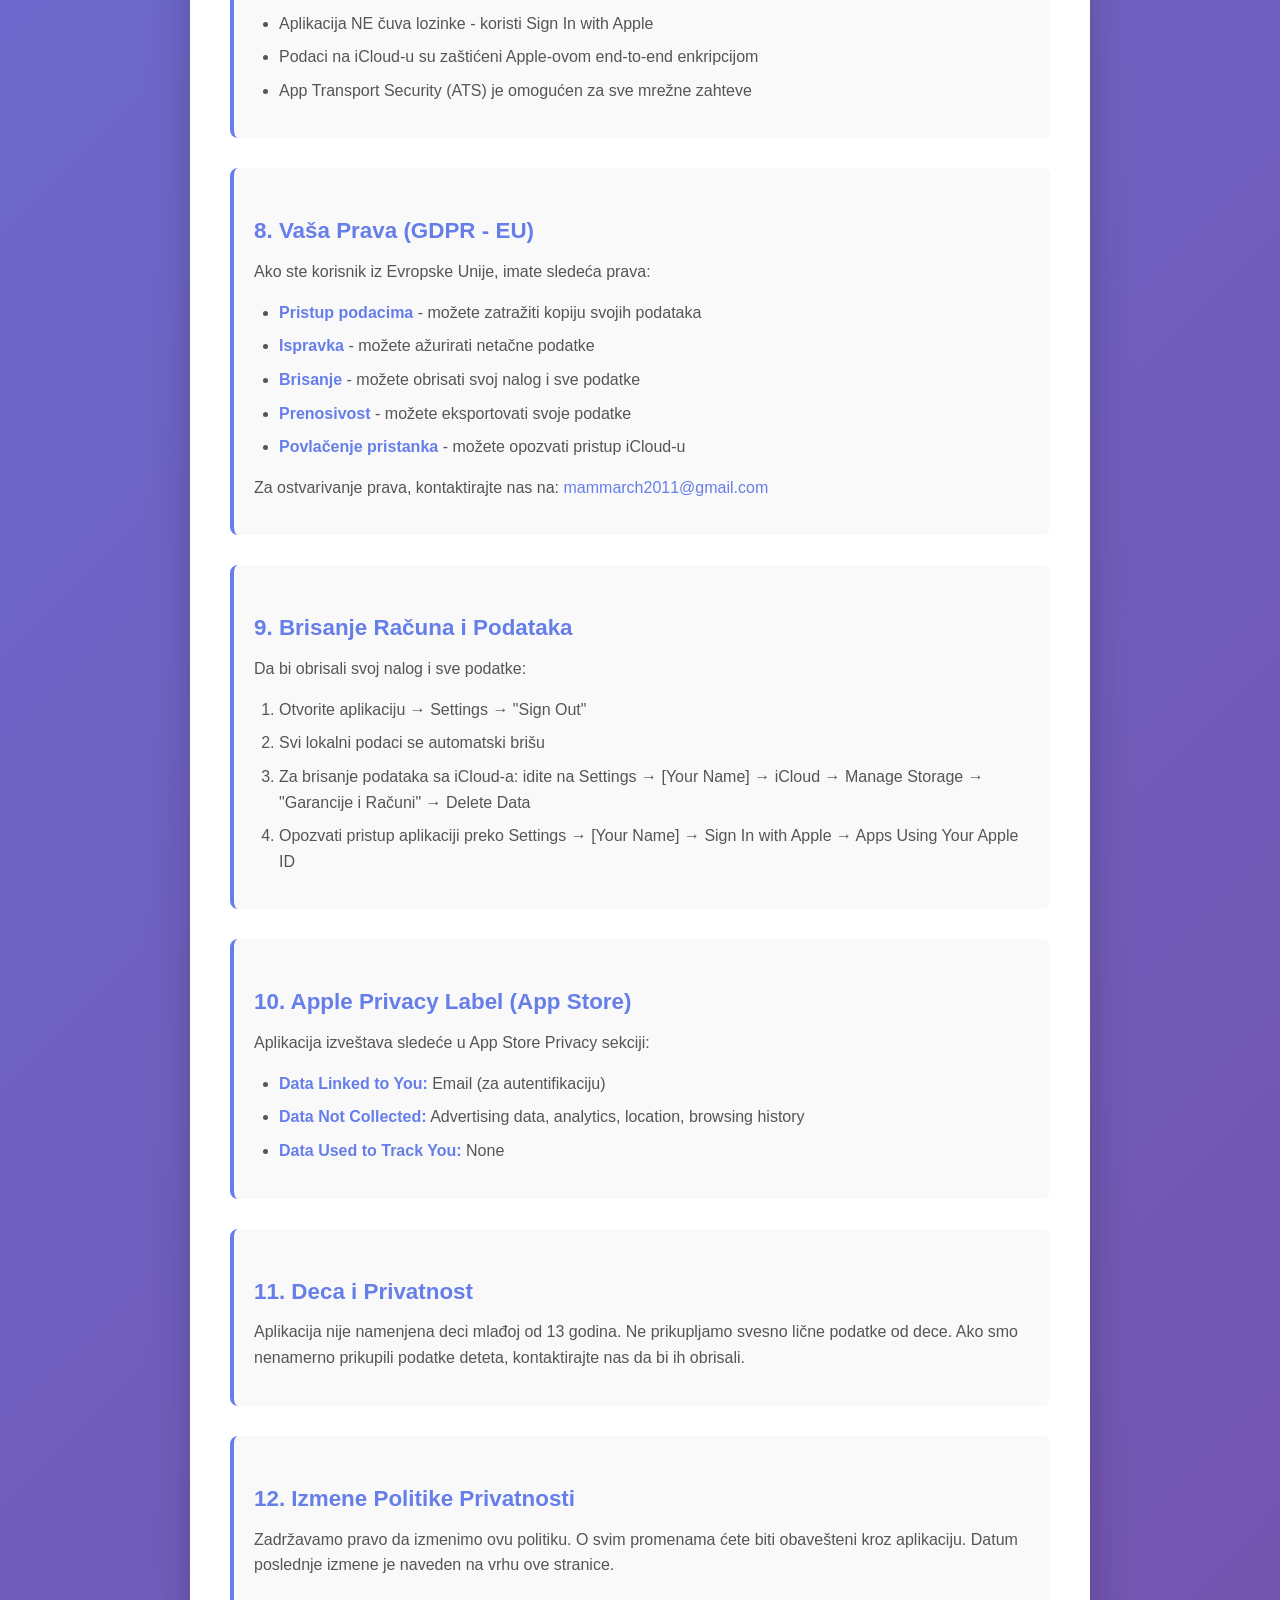
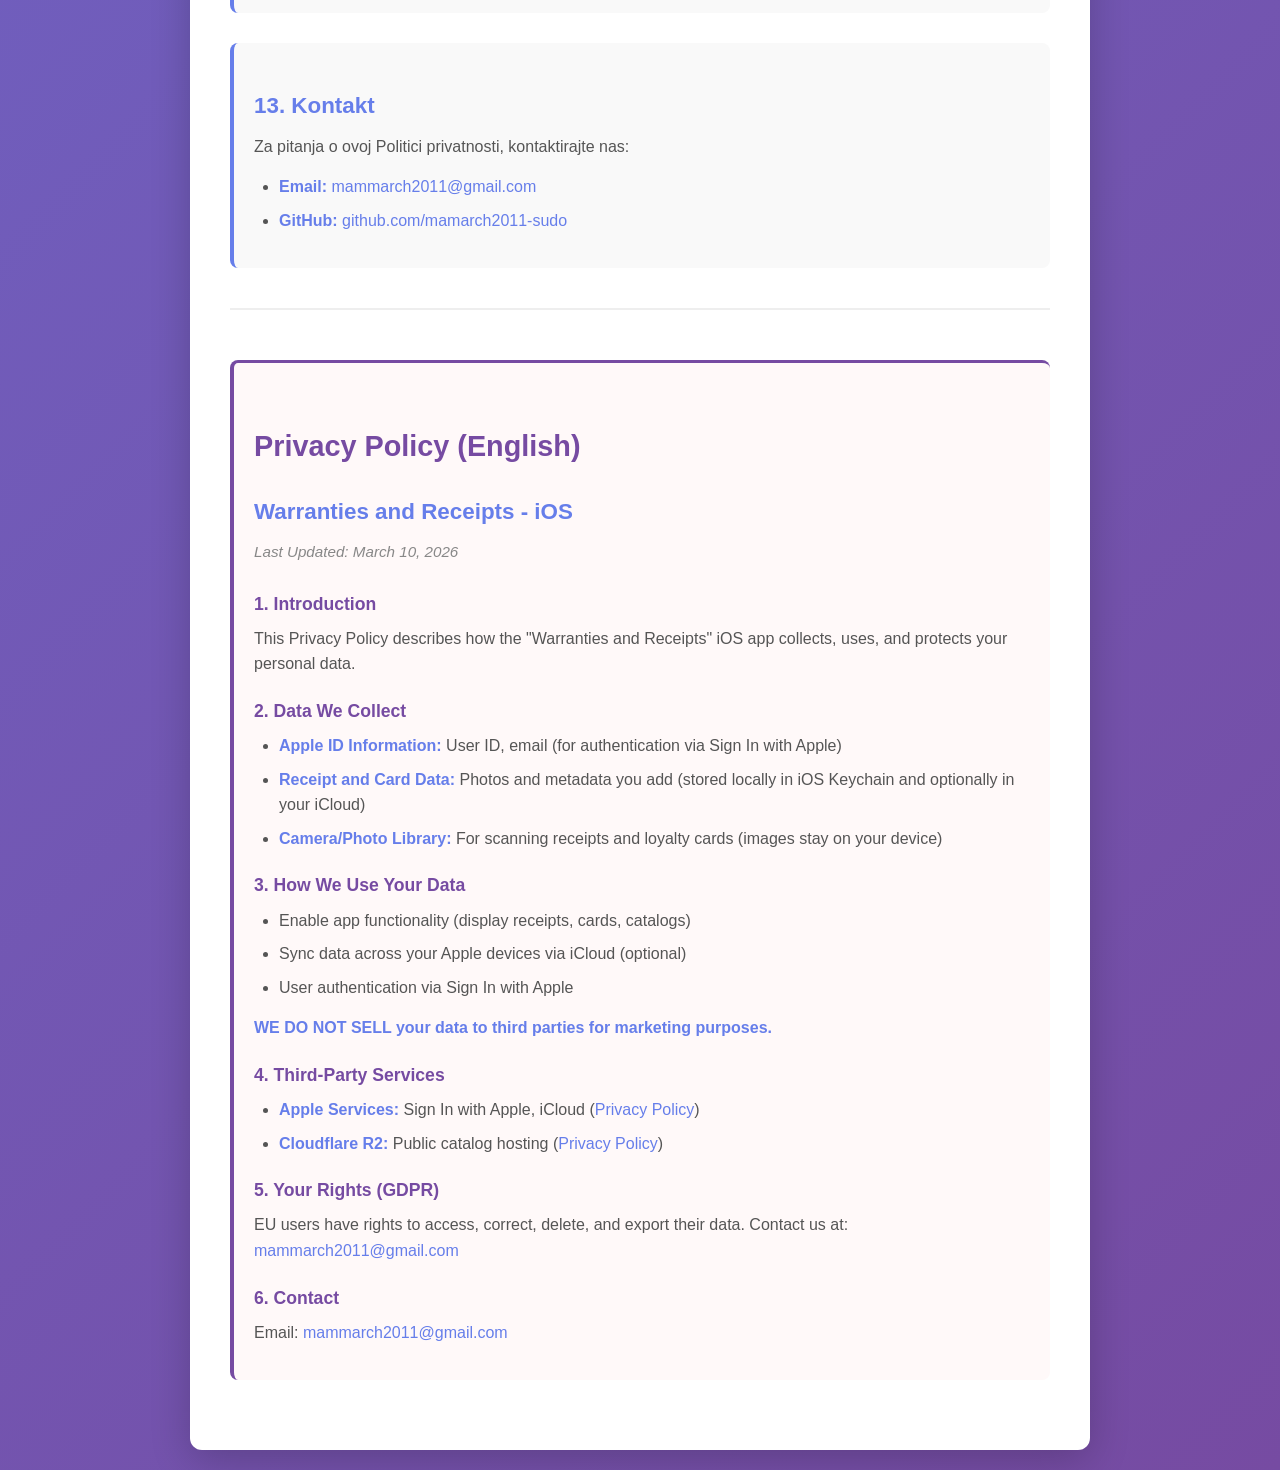
==== commit c4615131: "Uklonjeni 'Nazad na spisak aplikacija' linkovi - Android i iOS privacy policy stranice su samostalni" ====
--- a/garancije-racuni-ios.html
+++ b/garancije-racuni-ios.html
@@ -8,8 +8,6 @@
 </head>
 <body>
     <div class="container">
-        <a href="index.html" class="back-link">← Nazad na spisak aplikacija</a>
-        
         <h1>Politika Privatnosti</h1>
         <h2>Garancije i Računi - iOS</h2>
         
@@ -206,10 +204,6 @@
             <h4>6. Contact</h4>
             <p>Email: <a href="mailto:mammarch2011@gmail.com">mammarch2011@gmail.com</a></p>
         </section>
-        
-        <footer>
-            <a href="index.html">← Nazad na spisak aplikacija / Back to app list</a>
-        </footer>
     </div>
 </body>
 </html>
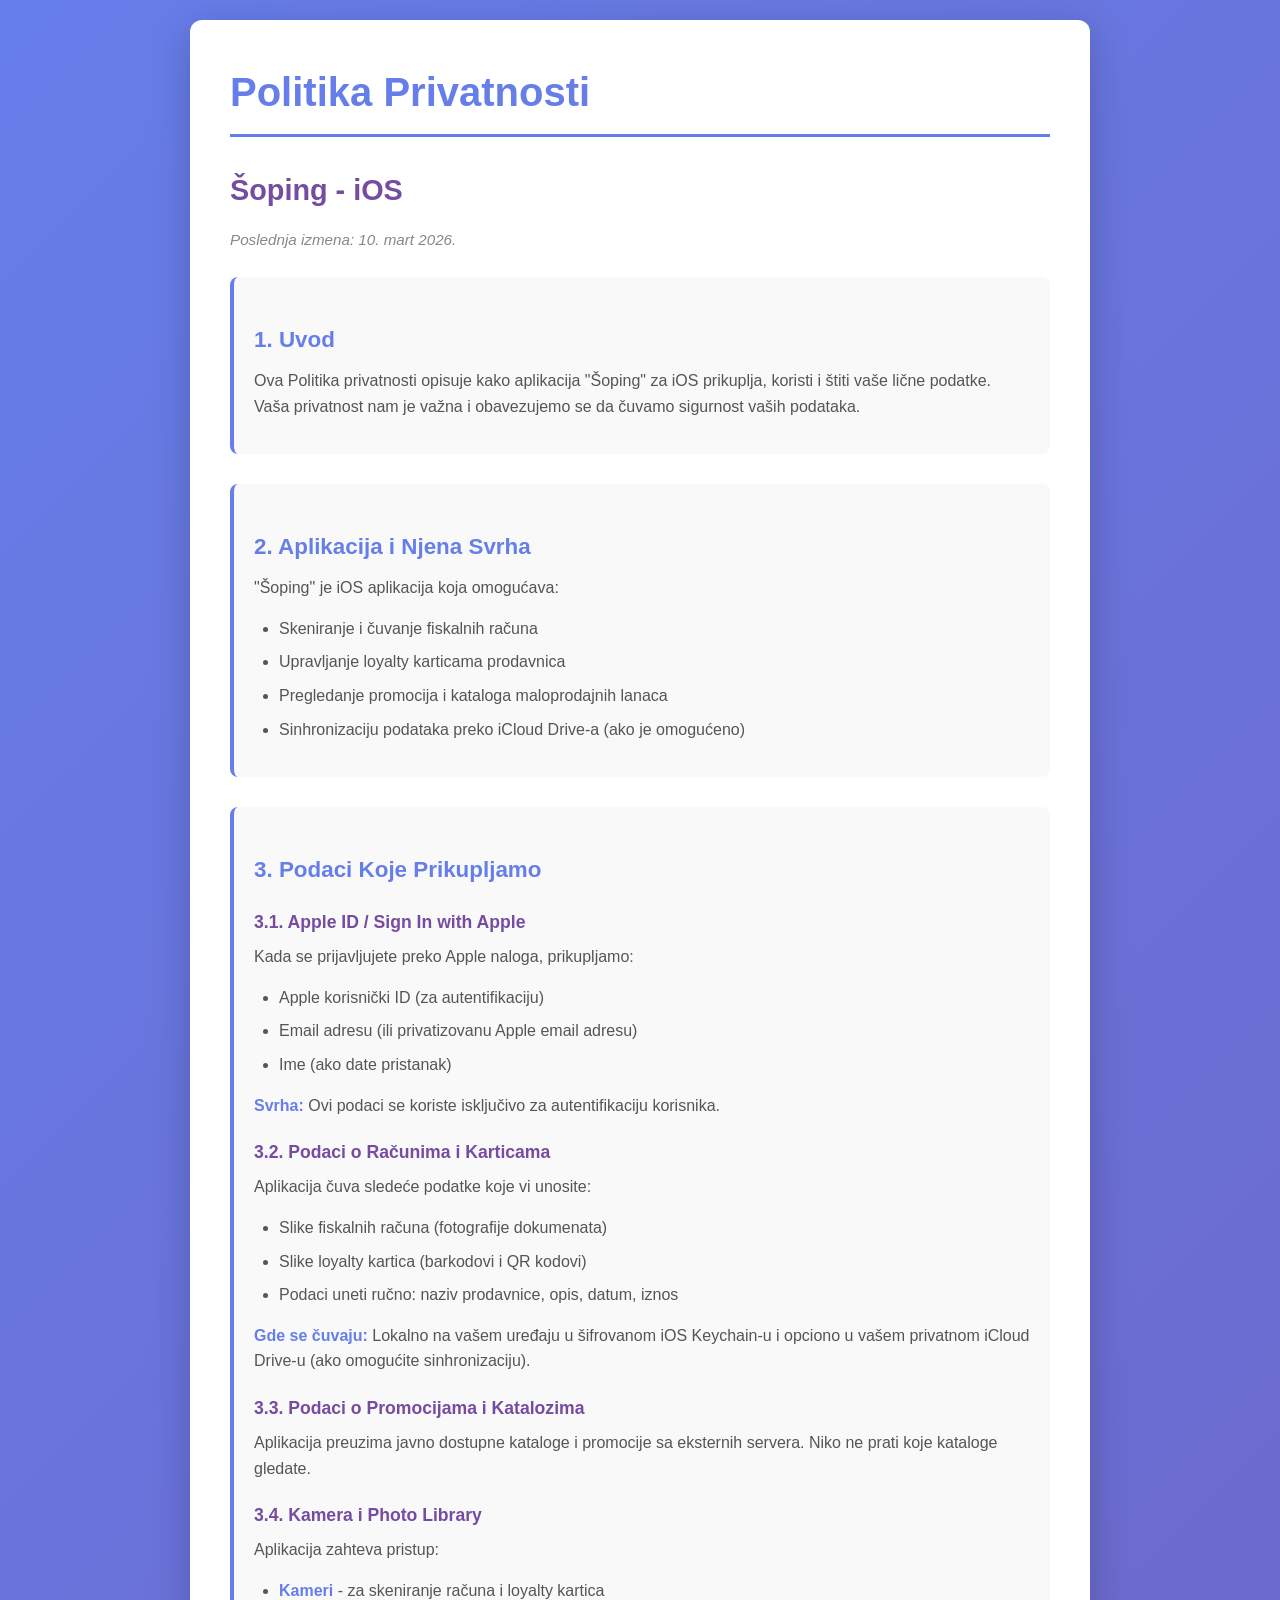
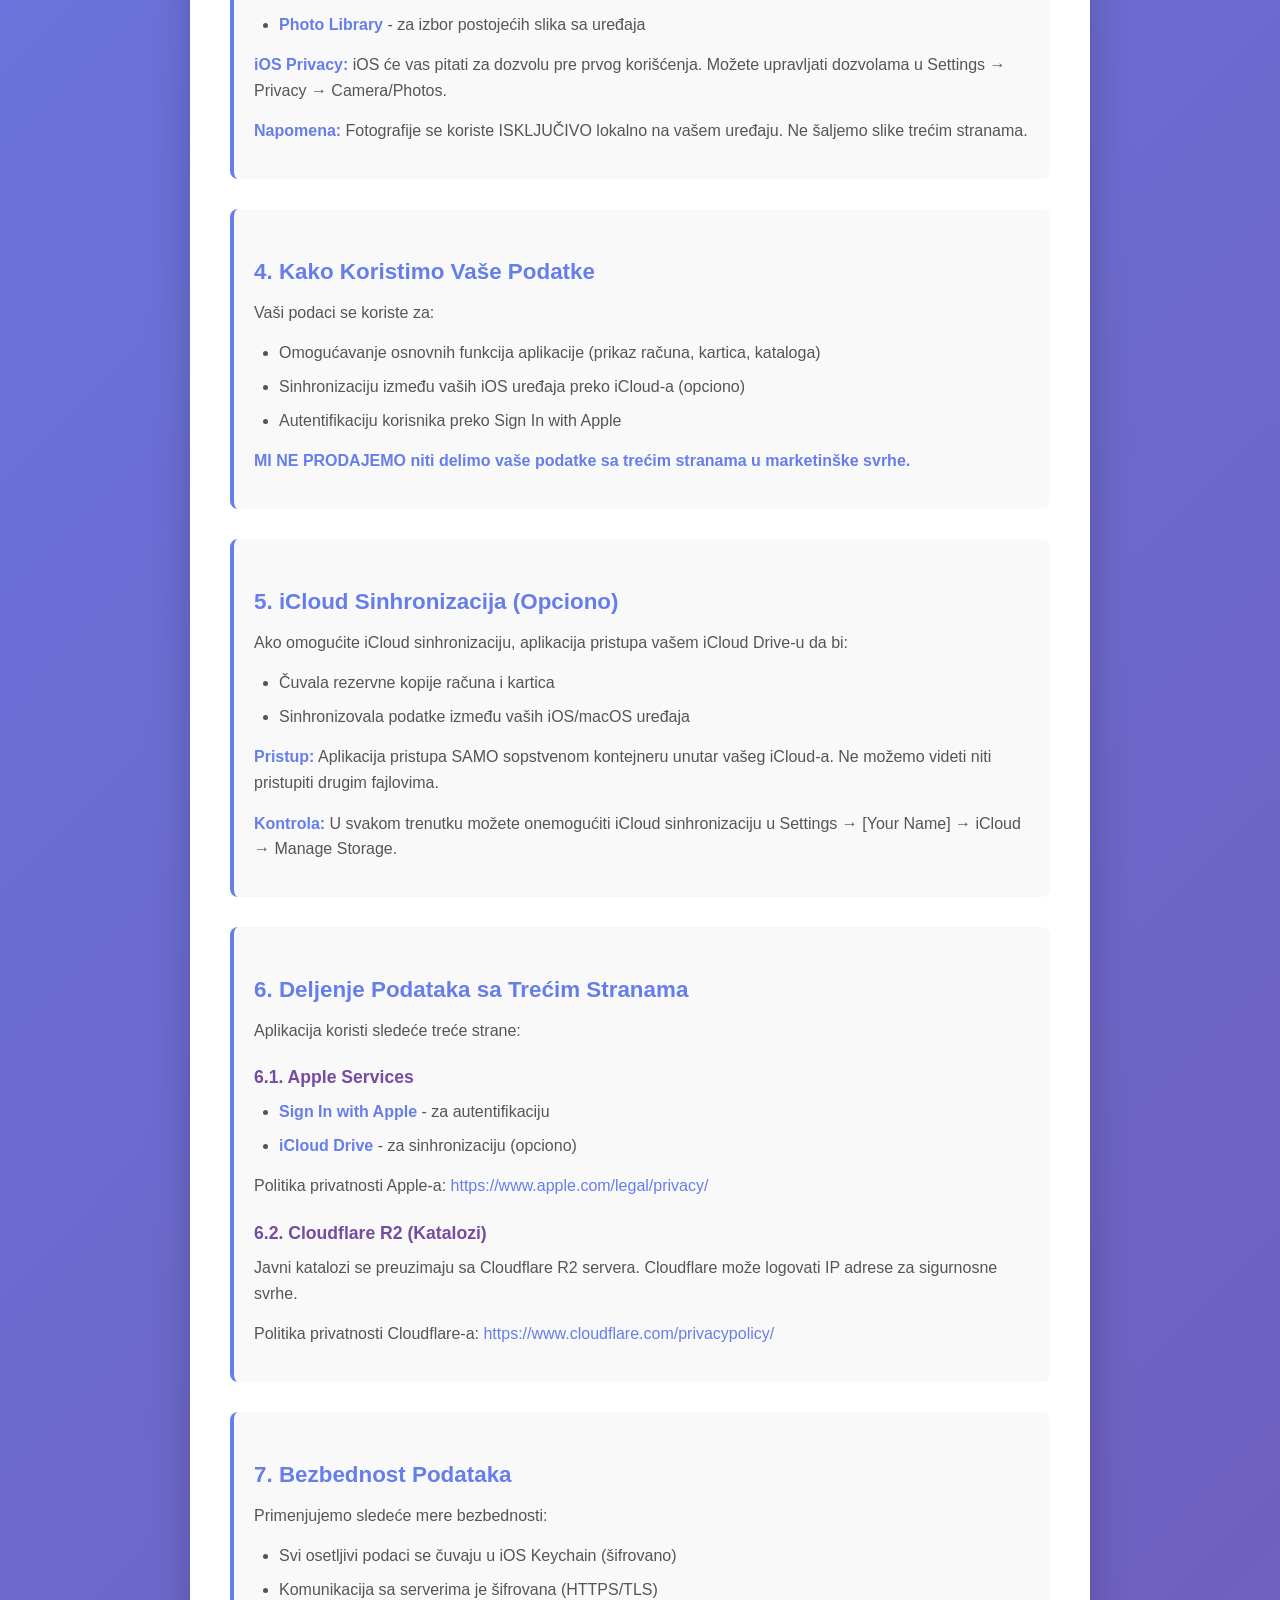
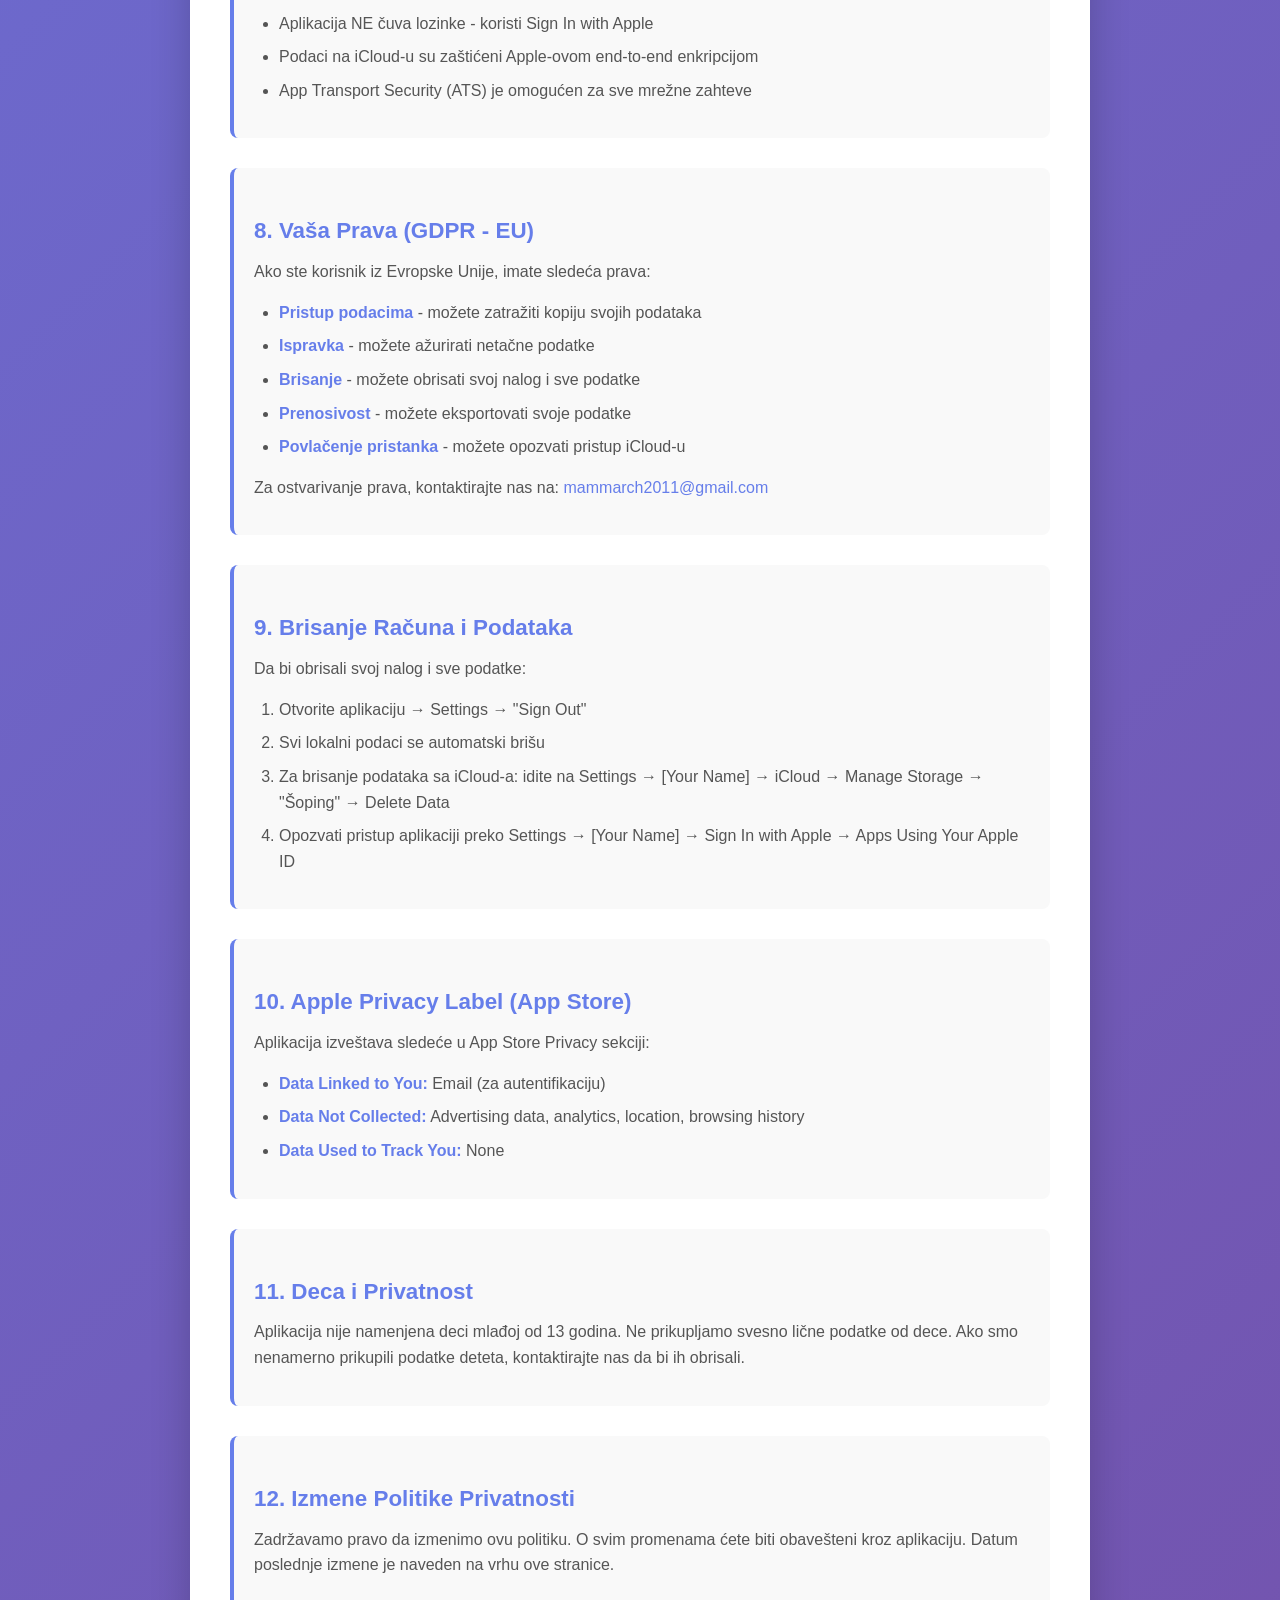
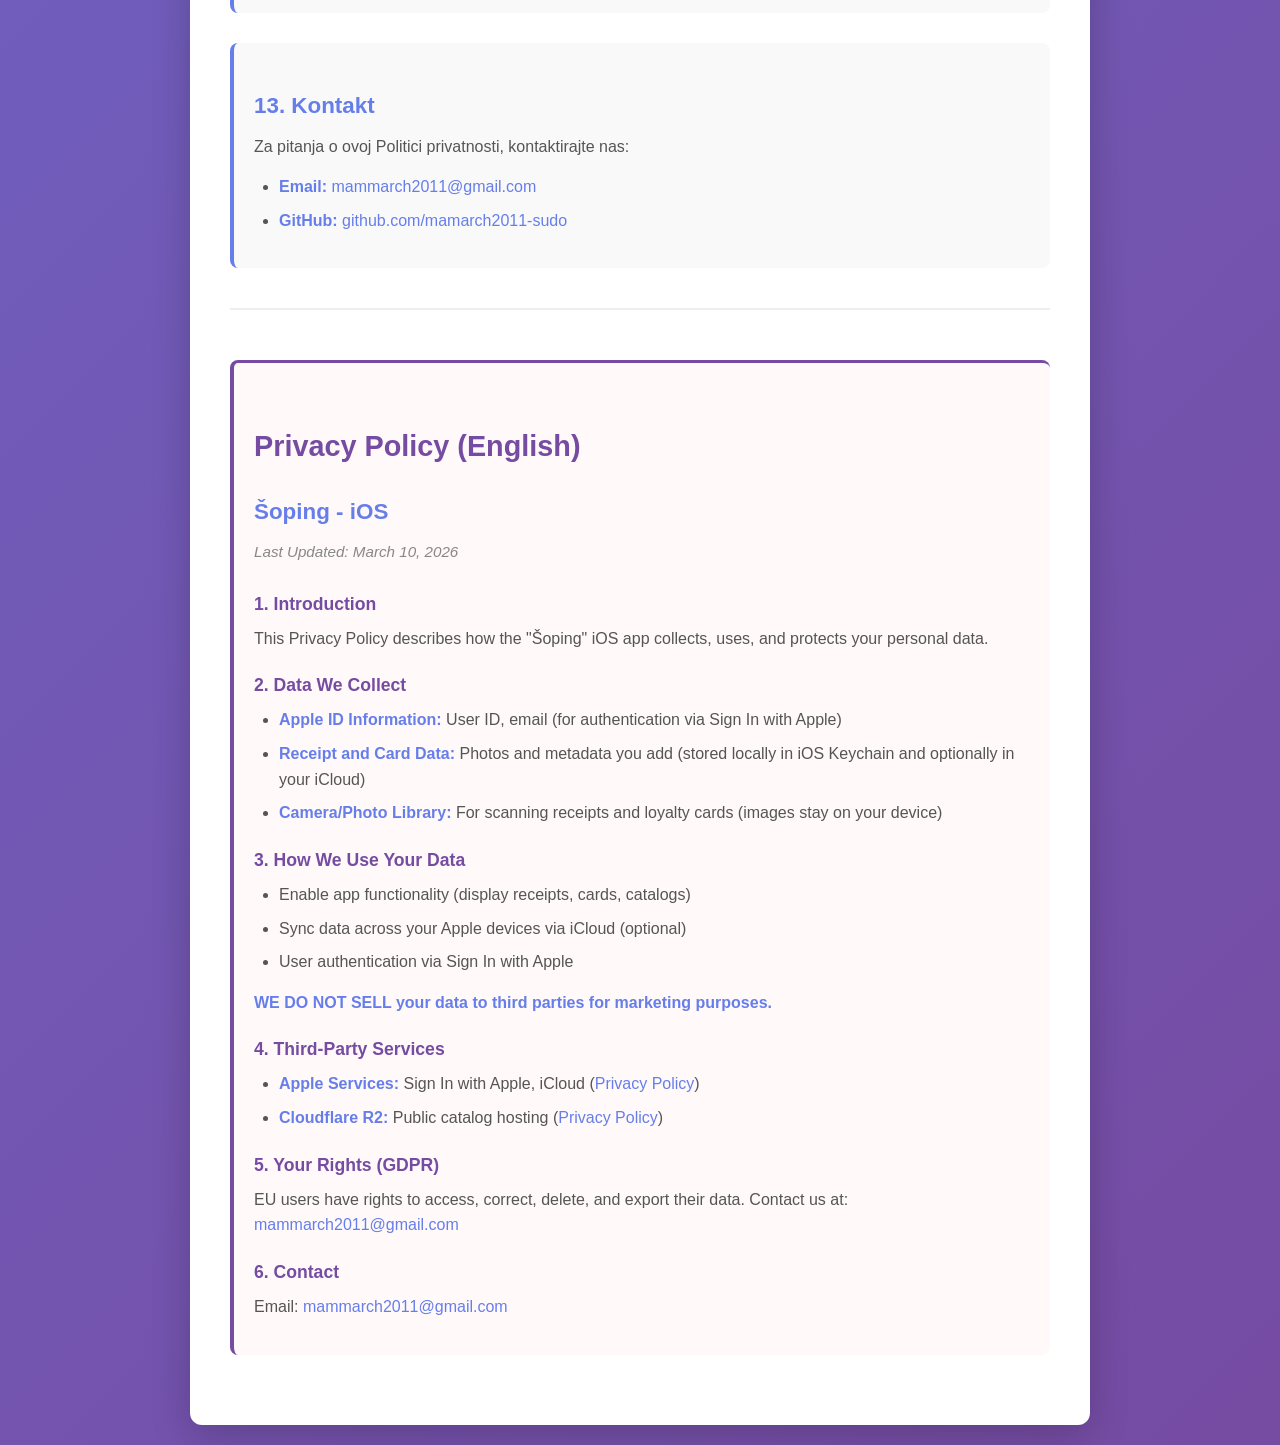
==== commit 1d8f266e: "Zamenjeno ime aplikacije sa 'Šoping' - Android i iOS privacy policy ažurirani - Sve instance 'Garanc" ====
--- a/garancije-racuni-ios.html
+++ b/garancije-racuni-ios.html
@@ -3,24 +3,24 @@
 <head>
     <meta charset="UTF-8">
     <meta name="viewport" content="width=device-width, initial-scale=1.0">
-    <title>Politika Privatnosti - Garancije i Računi (iOS)</title>
+    <title>Politika Privatnosti - Šoping (iOS)</title>
     <link rel="stylesheet" href="style.css">
 </head>
 <body>
     <div class="container">
         <h1>Politika Privatnosti</h1>
-        <h2>Garancije i Računi - iOS</h2>
+        <h2>Šoping - iOS</h2>
         
         <p class="last-updated">Poslednja izmena: 10. mart 2026.</p>
         
         <section>
             <h3>1. Uvod</h3>
-            <p>Ova Politika privatnosti opisuje kako aplikacija "Garancije i Računi" za iOS prikuplja, koristi i štiti vaše lične podatke. Vaša privatnost nam je važna i obavezujemo se da čuvamo sigurnost vaših podataka.</p>
+            <p>Ova Politika privatnosti opisuje kako aplikacija "Šoping" za iOS prikuplja, koristi i štiti vaše lične podatke. Vaša privatnost nam je važna i obavezujemo se da čuvamo sigurnost vaših podataka.</p>
         </section>
         
         <section>
             <h3>2. Aplikacija i Njena Svrha</h3>
-            <p>"Garancije i Računi" je iOS aplikacija koja omogućava:</p>
+            <p>"Šoping" je iOS aplikacija koja omogućava:</p>
             <ul>
                 <li>Skeniranje i čuvanje fiskalnih računa</li>
                 <li>Upravljanje loyalty karticama prodavnica</li>
@@ -132,7 +132,7 @@
             <ol>
                 <li>Otvorite aplikaciju → Settings → "Sign Out"</li>
                 <li>Svi lokalni podaci se automatski brišu</li>
-                <li>Za brisanje podataka sa iCloud-a: idite na Settings → [Your Name] → iCloud → Manage Storage → "Garancije i Računi" → Delete Data</li>
+                <li>Za brisanje podataka sa iCloud-a: idite na Settings → [Your Name] → iCloud → Manage Storage → "Šoping" → Delete Data</li>
                 <li>Opozvati pristup aplikaciji preko Settings → [Your Name] → Sign In with Apple → Apps Using Your Apple ID</li>
             </ol>
         </section>
@@ -170,12 +170,12 @@
         
         <section class="english-section">
             <h2>Privacy Policy (English)</h2>
-            <h3>Warranties and Receipts - iOS</h3>
+            <h3>Šoping - iOS</h3>
             
             <p class="last-updated">Last Updated: March 10, 2026</p>
             
             <h4>1. Introduction</h4>
-            <p>This Privacy Policy describes how the "Warranties and Receipts" iOS app collects, uses, and protects your personal data.</p>
+            <p>This Privacy Policy describes how the "Šoping" iOS app collects, uses, and protects your personal data.</p>
             
             <h4>2. Data We Collect</h4>
             <ul>
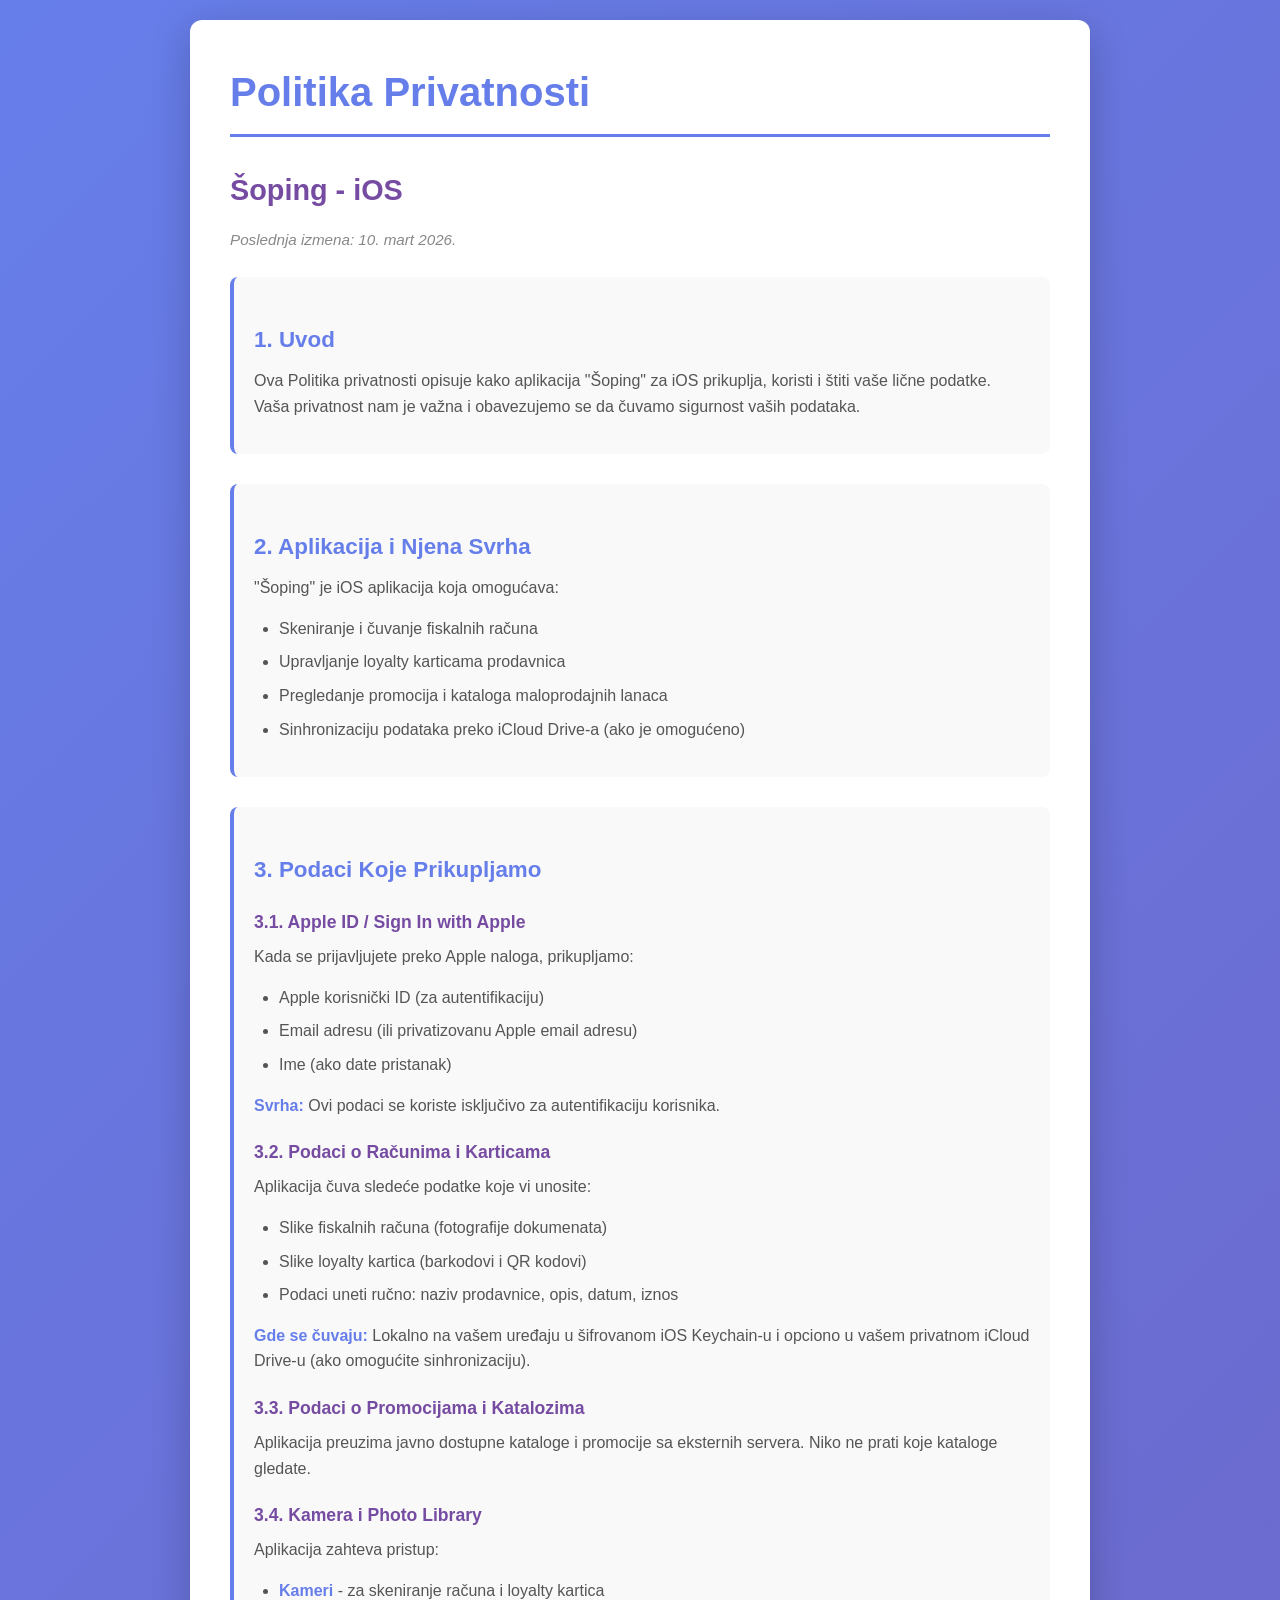
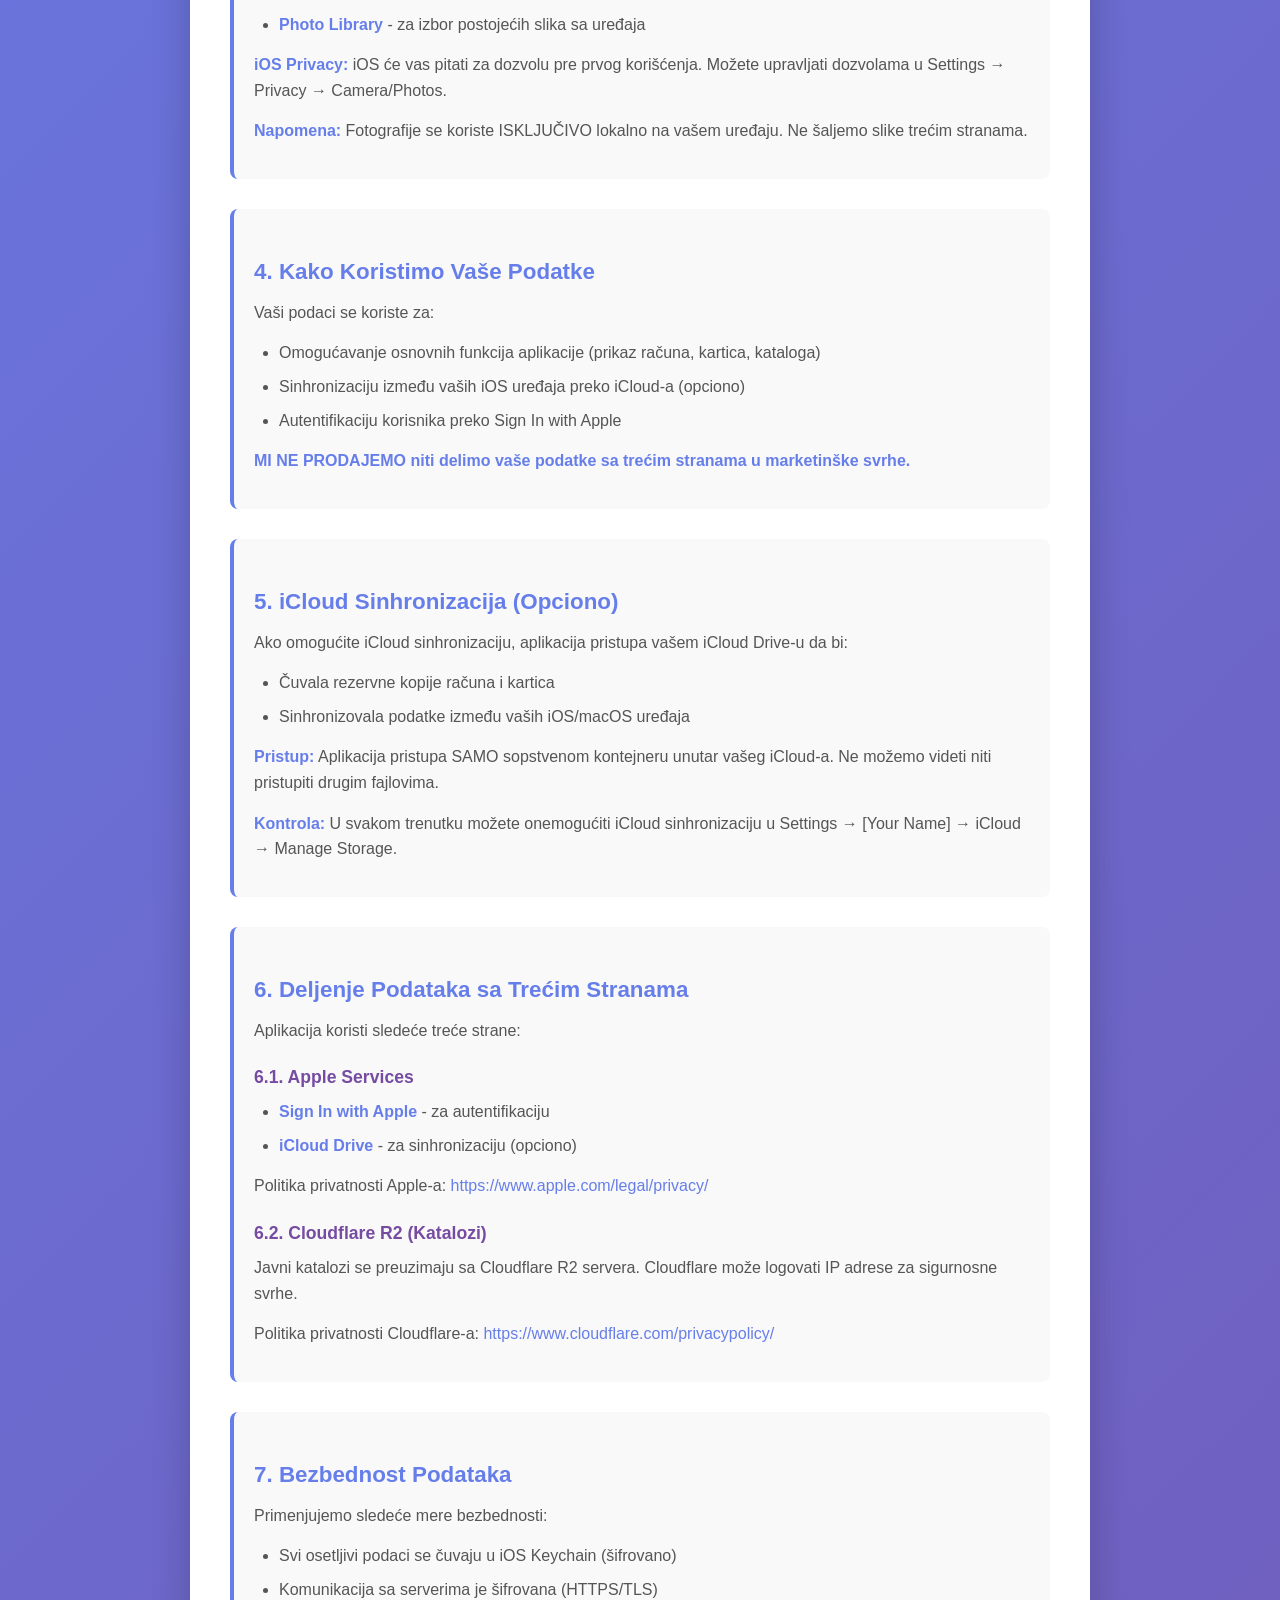
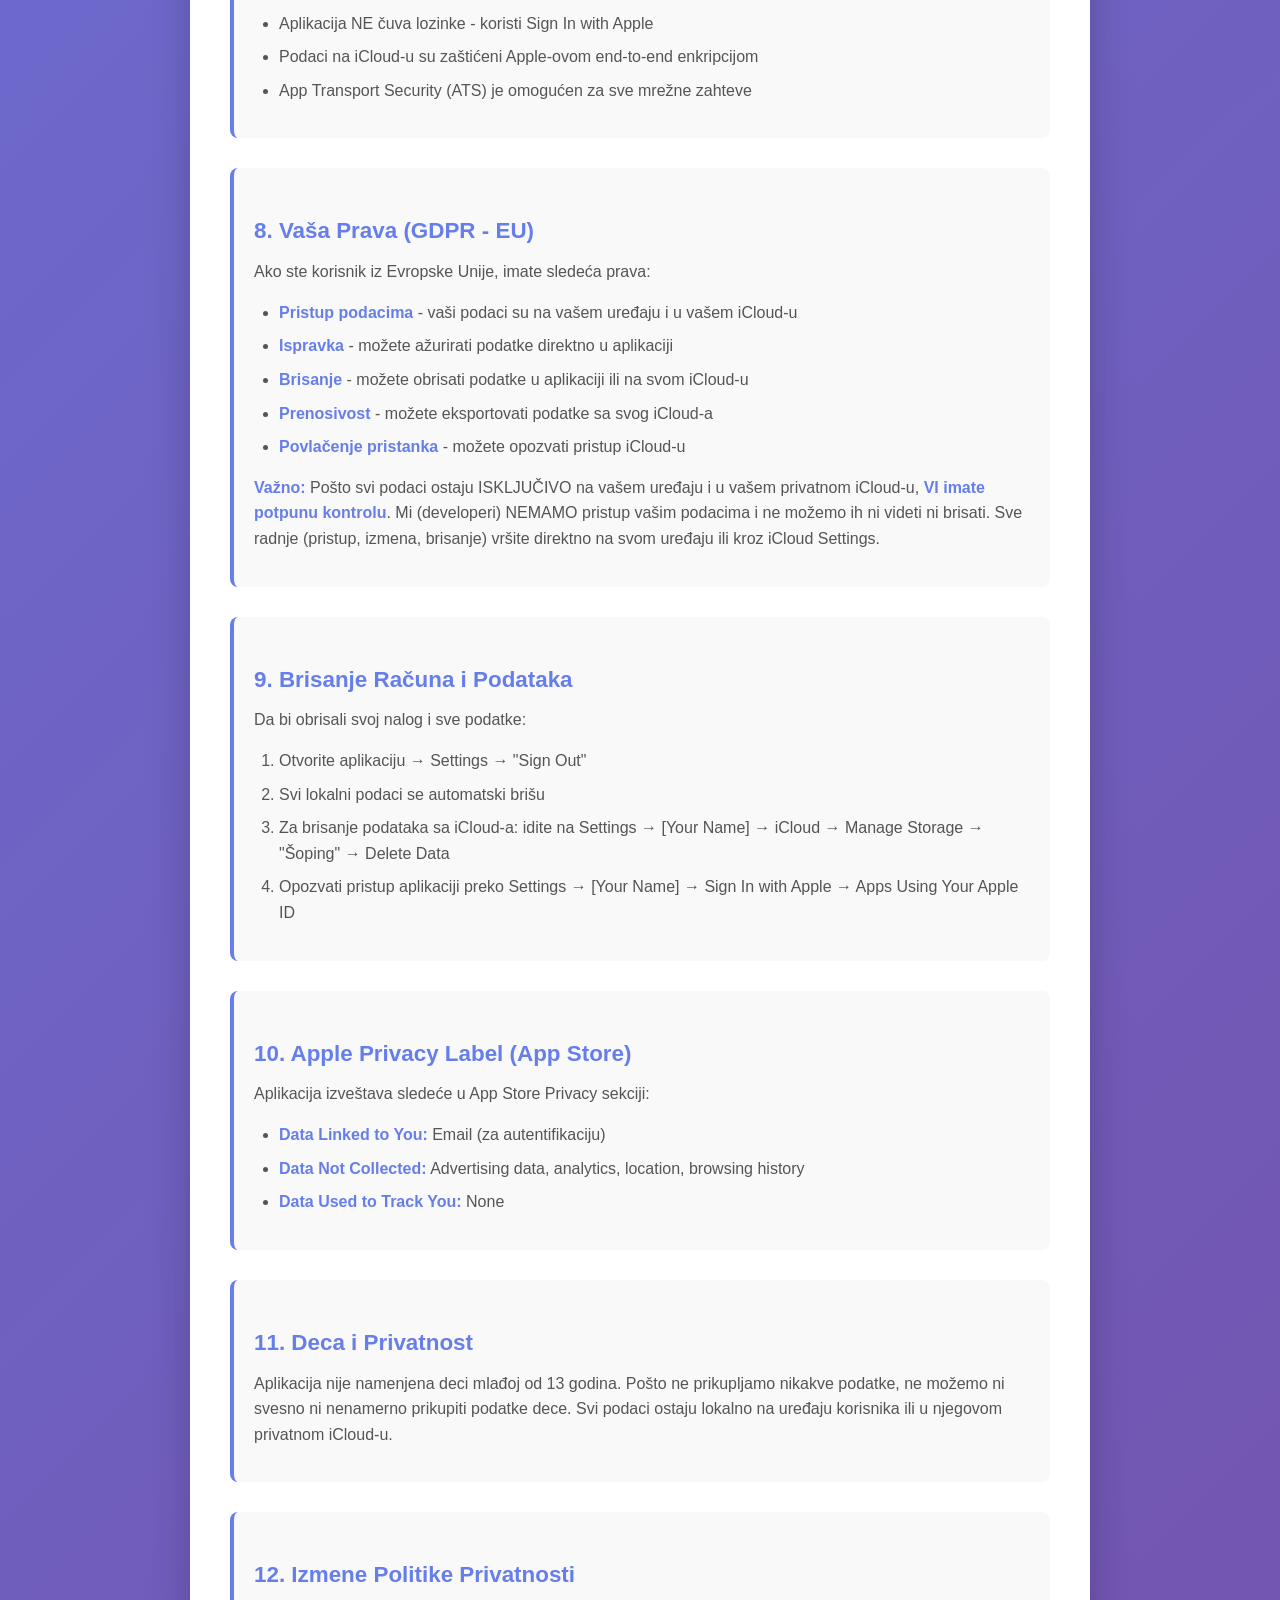
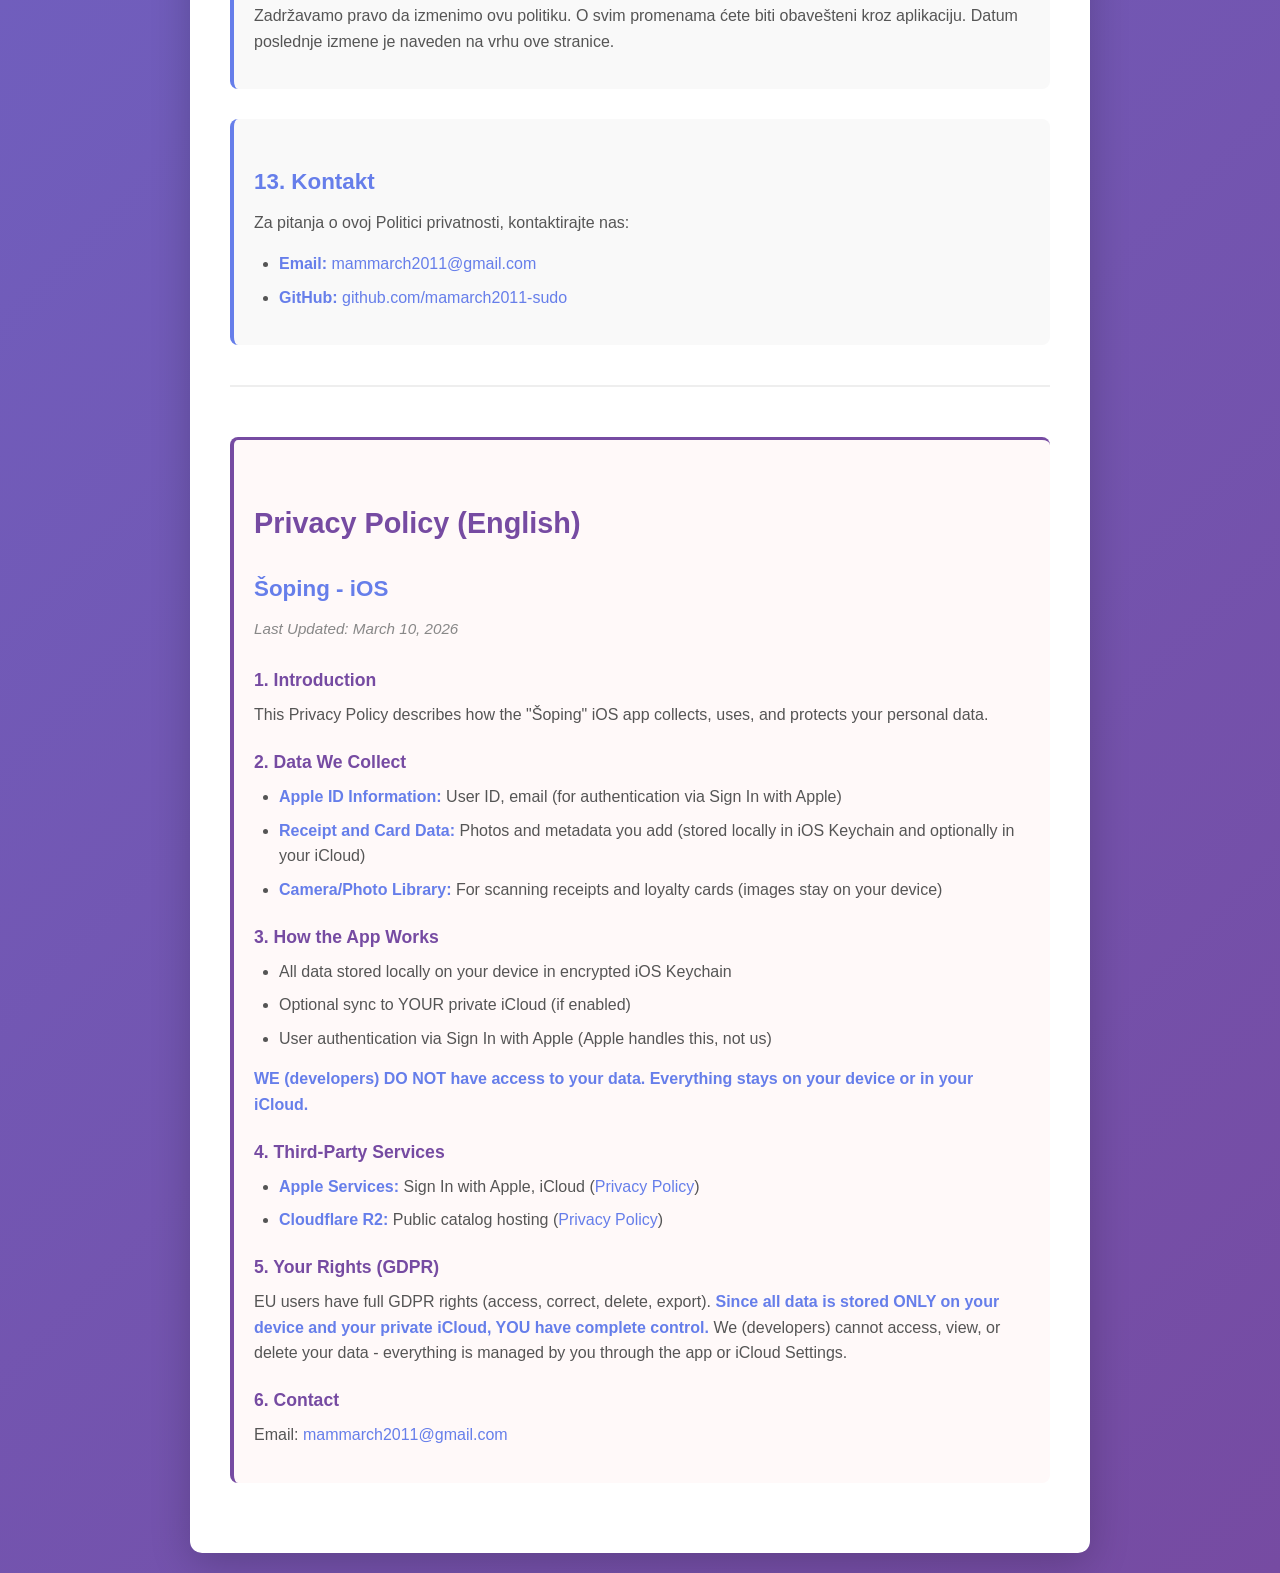
==== commit 66d643e2: "Ispravljena GDPR sekcija - korisnik ima potpunu kontrolu - GDPR prava su jasno definisana ALI korisn" ====
--- a/garancije-racuni-ios.html
+++ b/garancije-racuni-ios.html
@@ -117,13 +117,13 @@
             <h3>8. Vaša Prava (GDPR - EU)</h3>
             <p>Ako ste korisnik iz Evropske Unije, imate sledeća prava:</p>
             <ul>
-                <li><strong>Pristup podacima</strong> - možete zatražiti kopiju svojih podataka</li>
-                <li><strong>Ispravka</strong> - možete ažurirati netačne podatke</li>
-                <li><strong>Brisanje</strong> - možete obrisati svoj nalog i sve podatke</li>
-                <li><strong>Prenosivost</strong> - možete eksportovati svoje podatke</li>
+                <li><strong>Pristup podacima</strong> - vaši podaci su na vašem uređaju i u vašem iCloud-u</li>
+                <li><strong>Ispravka</strong> - možete ažurirati podatke direktno u aplikaciji</li>
+                <li><strong>Brisanje</strong> - možete obrisati podatke u aplikaciji ili na svom iCloud-u</li>
+                <li><strong>Prenosivost</strong> - možete eksportovati podatke sa svog iCloud-a</li>
                 <li><strong>Povlačenje pristanka</strong> - možete opozvati pristup iCloud-u</li>
             </ul>
-            <p>Za ostvarivanje prava, kontaktirajte nas na: <a href="mailto:mammarch2011@gmail.com">mammarch2011@gmail.com</a></p>
+            <p><strong>Važno:</strong> Pošto svi podaci ostaju ISKLJUČIVO na vašem uređaju i u vašem privatnom iCloud-u, <strong>VI imate potpunu kontrolu</strong>. Mi (developeri) NEMAMO pristup vašim podacima i ne možemo ih ni videti ni brisati. Sve radnje (pristup, izmena, brisanje) vršite direktno na svom uređaju ili kroz iCloud Settings.
         </section>
         
         <section>
@@ -149,7 +149,7 @@
         
         <section>
             <h3>11. Deca i Privatnost</h3>
-            <p>Aplikacija nije namenjena deci mlađoj od 13 godina. Ne prikupljamo svesno lične podatke od dece. Ako smo nenamerno prikupili podatke deteta, kontaktirajte nas da bi ih obrisali.</p>
+            <p>Aplikacija nije namenjena deci mlađoj od 13 godina. Pošto ne prikupljamo nikakve podatke, ne možemo ni svesno ni nenamerno prikupiti podatke dece. Svi podaci ostaju lokalno na uređaju korisnika ili u njegovom privatnom iCloud-u.</p>
         </section>
         
         <section>
@@ -184,13 +184,13 @@
                 <li><strong>Camera/Photo Library:</strong> For scanning receipts and loyalty cards (images stay on your device)</li>
             </ul>
             
-            <h4>3. How We Use Your Data</h4>
-            <ul>
-                <li>Enable app functionality (display receipts, cards, catalogs)</li>
-                <li>Sync data across your Apple devices via iCloud (optional)</li>
-                <li>User authentication via Sign In with Apple</li>
-            </ul>
-            <p><strong>WE DO NOT SELL your data to third parties for marketing purposes.</strong></p>
+            <h4>3. How the App Works</h4>
+            <ul>
+                <li>All data stored locally on your device in encrypted iOS Keychain</li>
+                <li>Optional sync to YOUR private iCloud (if enabled)</li>
+                <li>User authentication via Sign In with Apple (Apple handles this, not us)</li>
+            </ul>
+            <p><strong>WE (developers) DO NOT have access to your data. Everything stays on your device or in your iCloud.</strong></p>
             
             <h4>4. Third-Party Services</h4>
             <ul>
@@ -199,7 +199,7 @@
             </ul>
             
             <h4>5. Your Rights (GDPR)</h4>
-            <p>EU users have rights to access, correct, delete, and export their data. Contact us at: <a href="mailto:mammarch2011@gmail.com">mammarch2011@gmail.com</a></p>
+            <p>EU users have full GDPR rights (access, correct, delete, export). <strong>Since all data is stored ONLY on your device and your private iCloud, YOU have complete control.</strong> We (developers) cannot access, view, or delete your data - everything is managed by you through the app or iCloud Settings.</p>
             
             <h4>6. Contact</h4>
             <p>Email: <a href="mailto:mammarch2011@gmail.com">mammarch2011@gmail.com</a></p>
